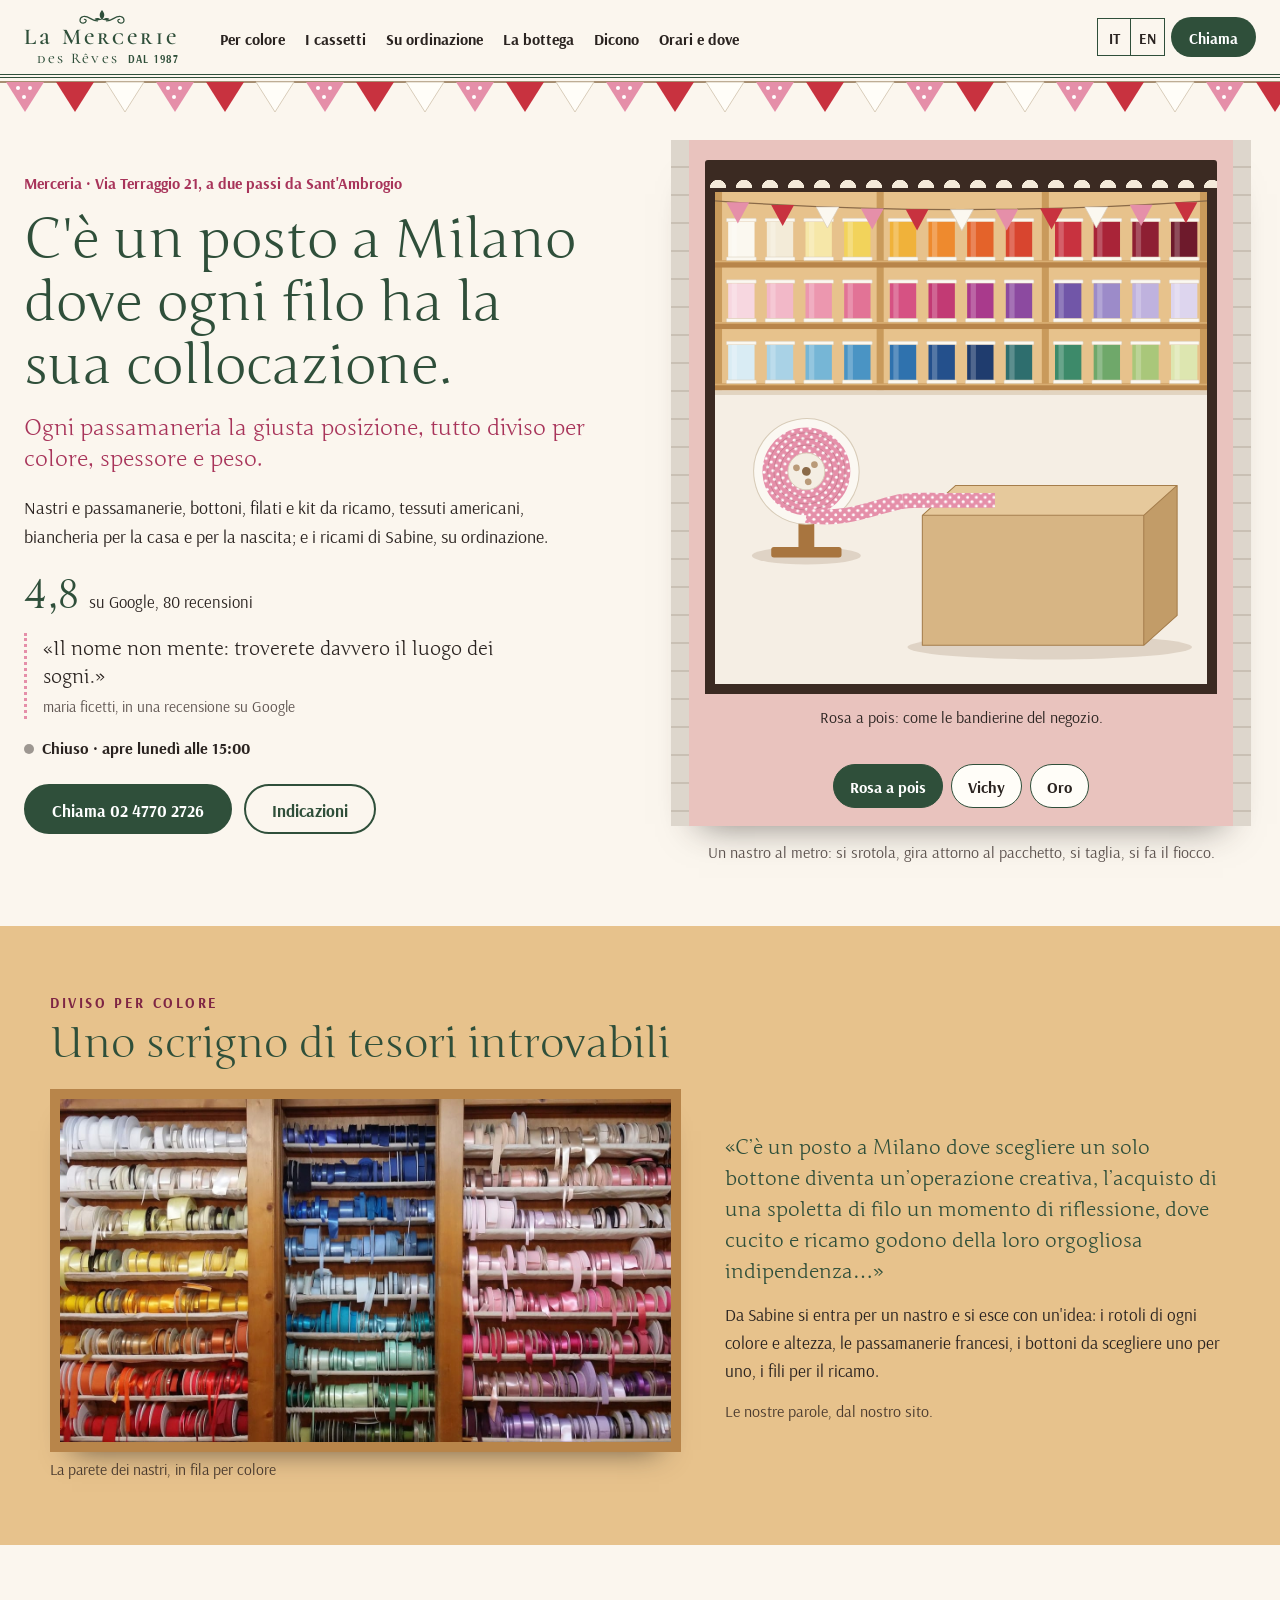
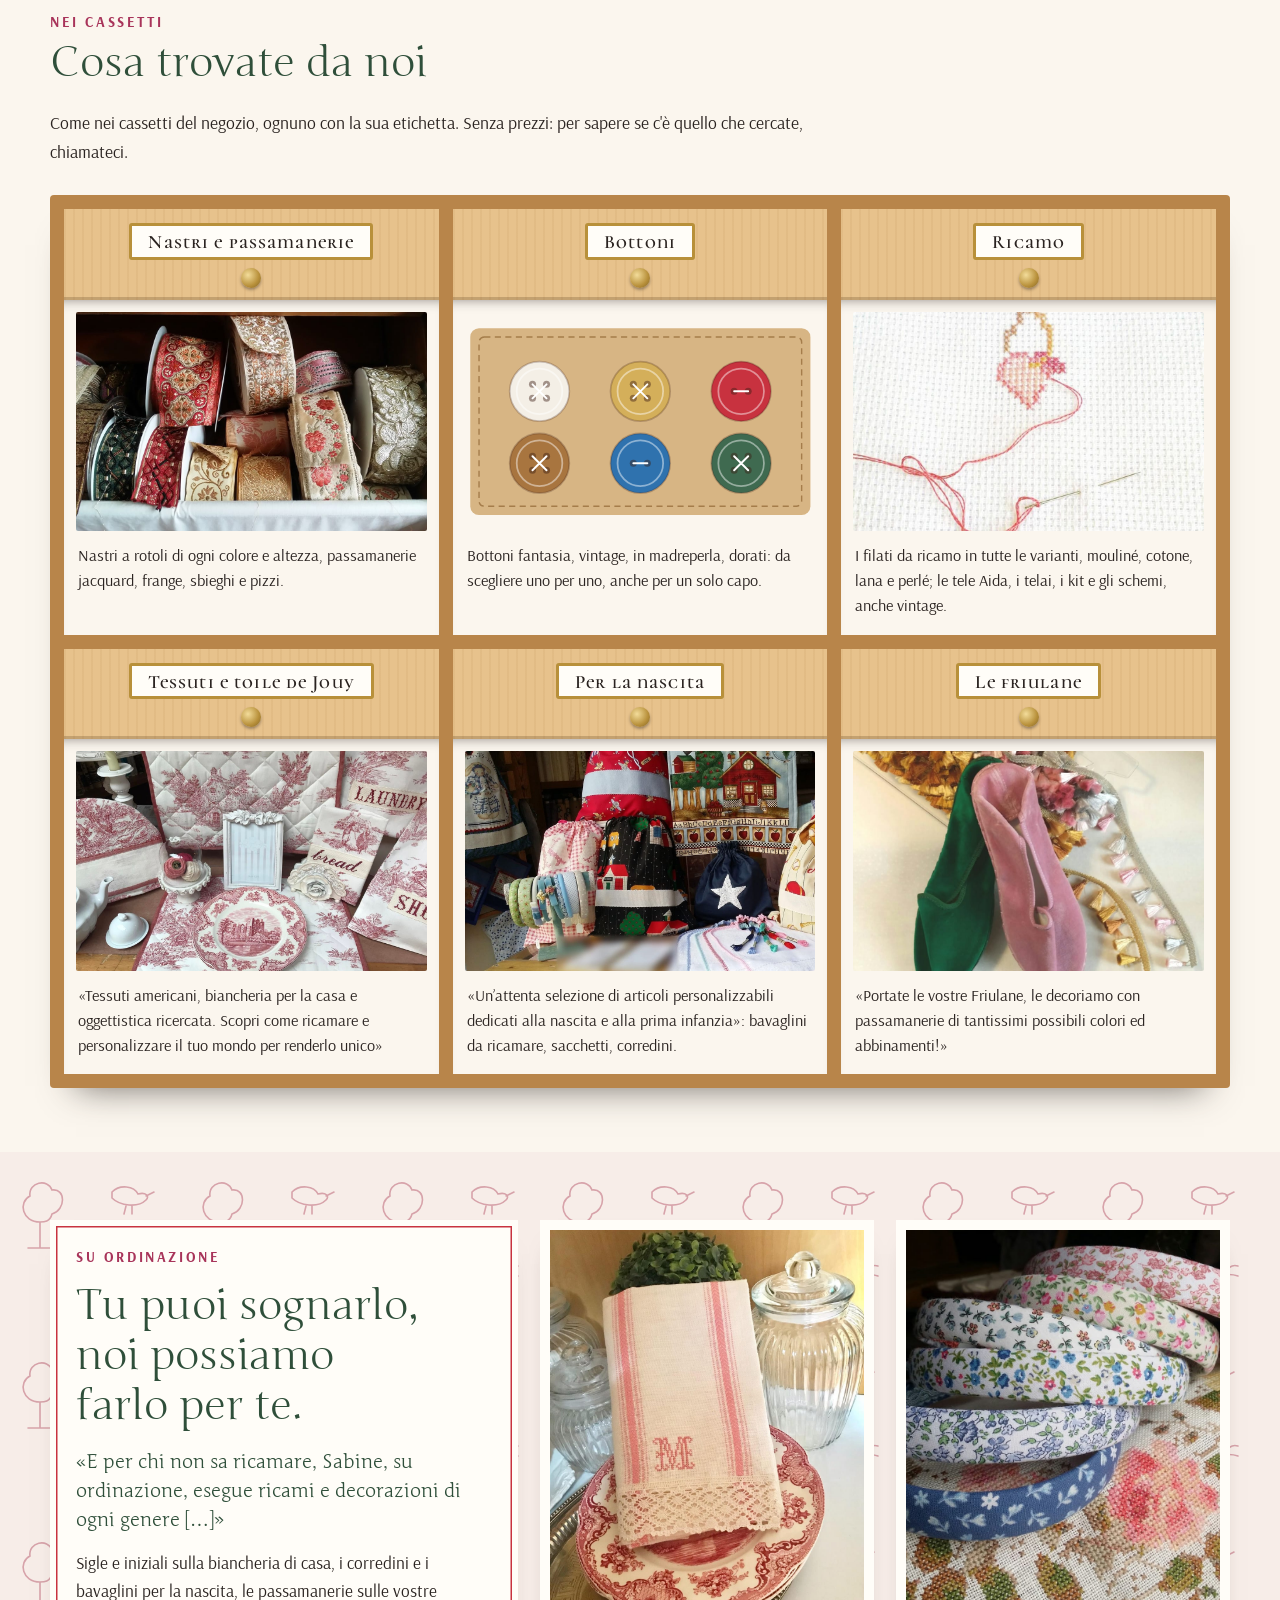
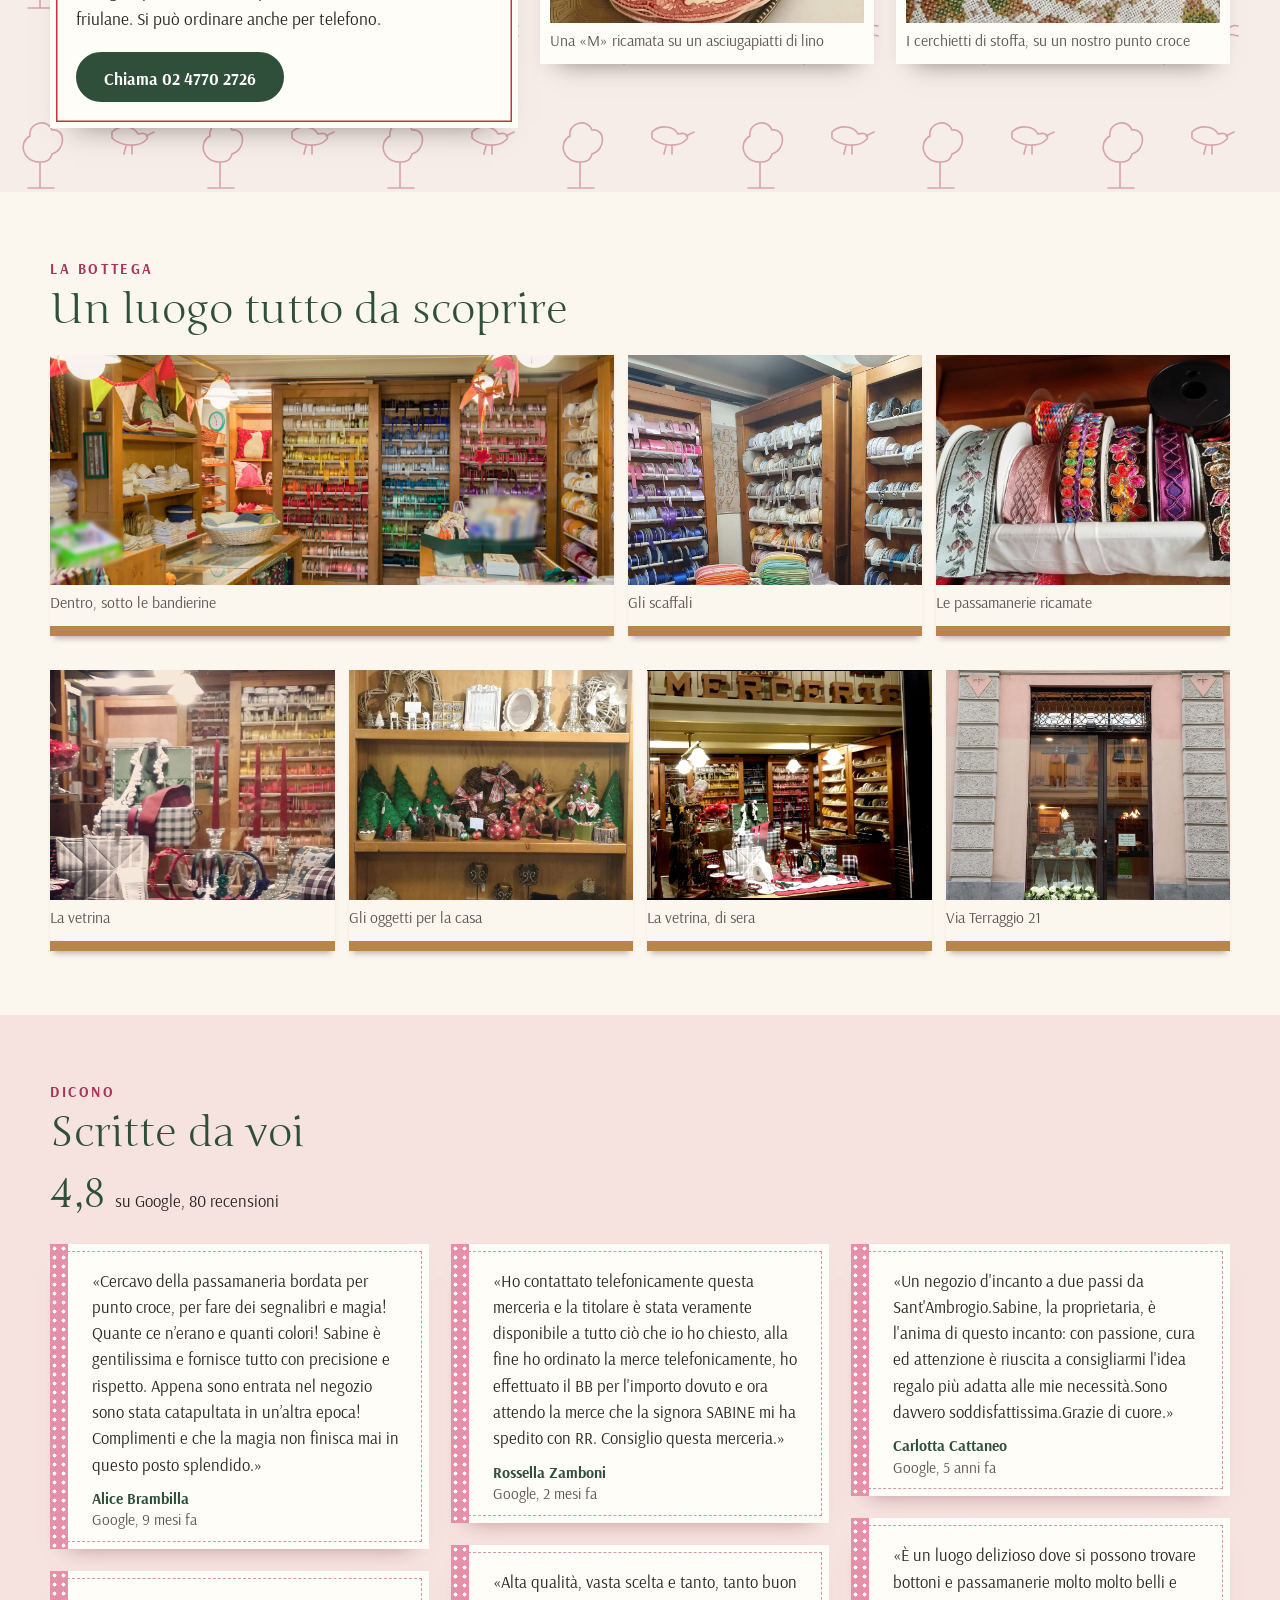
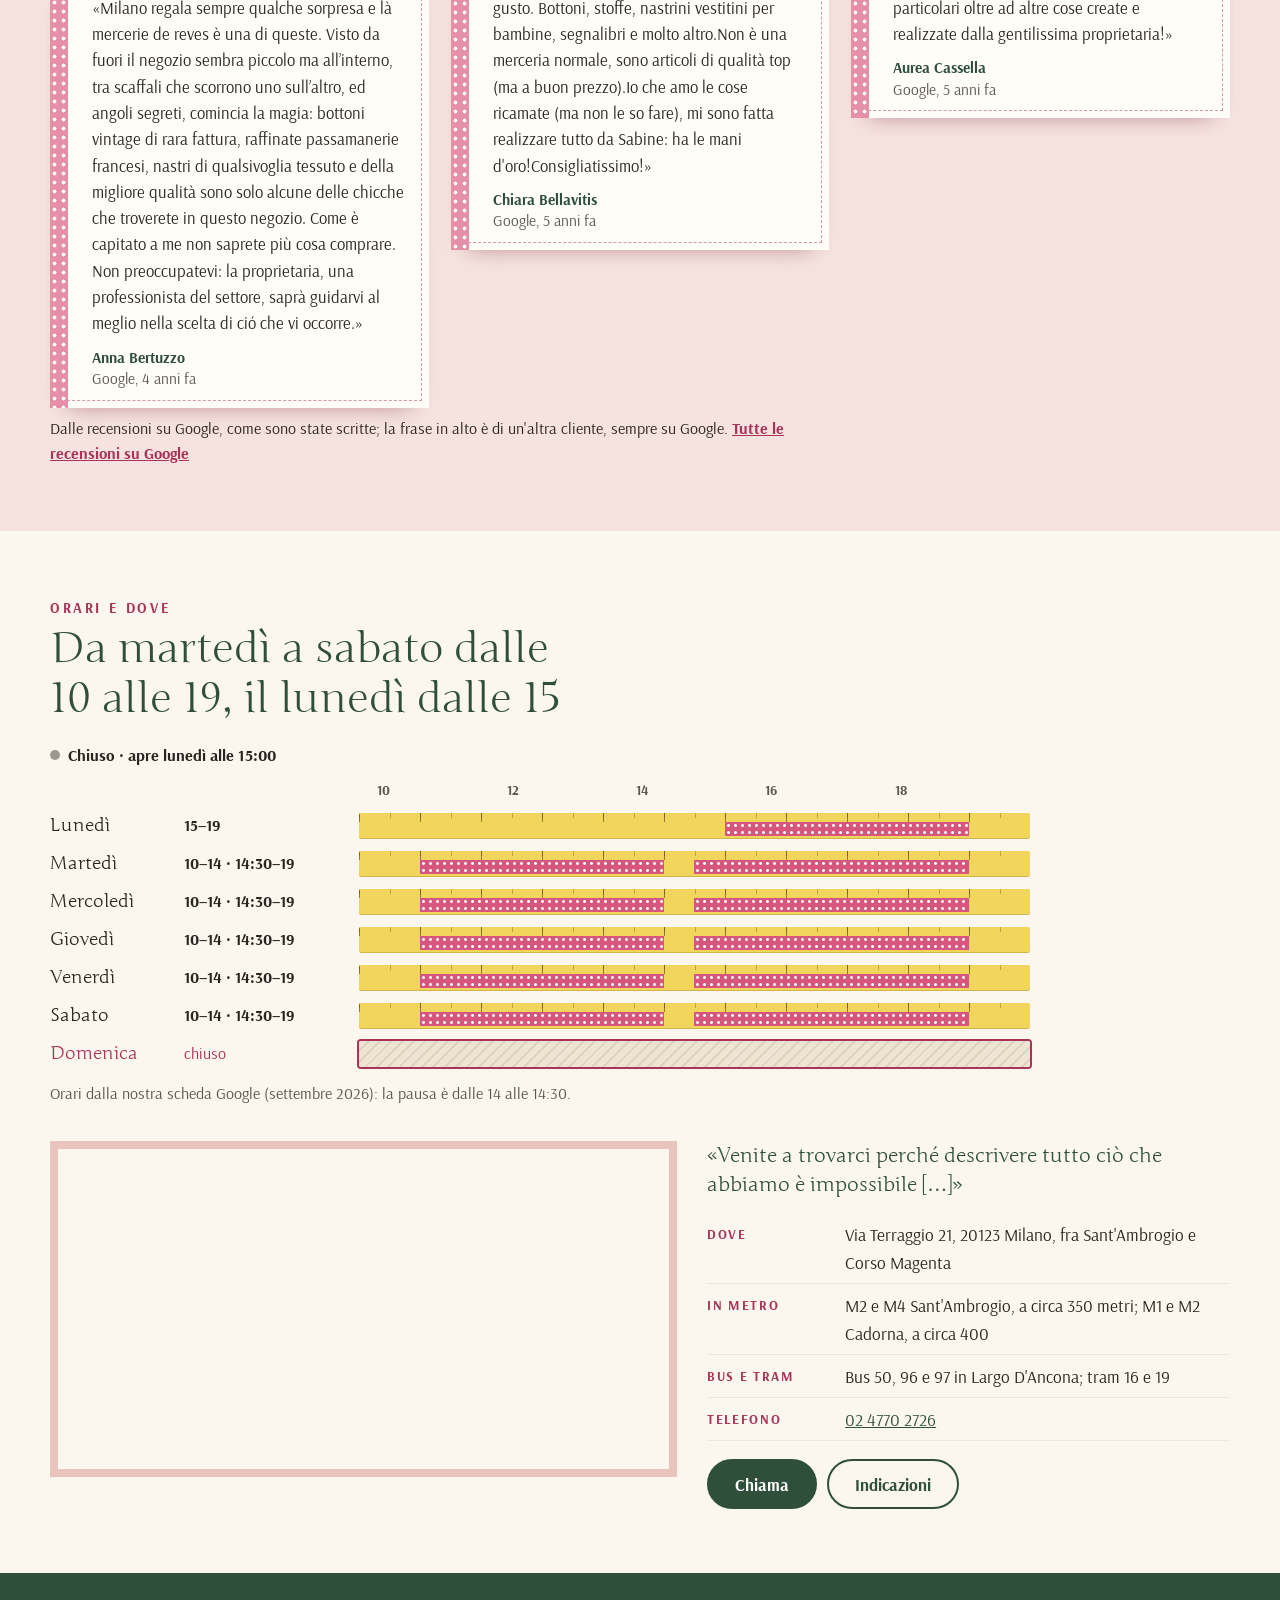
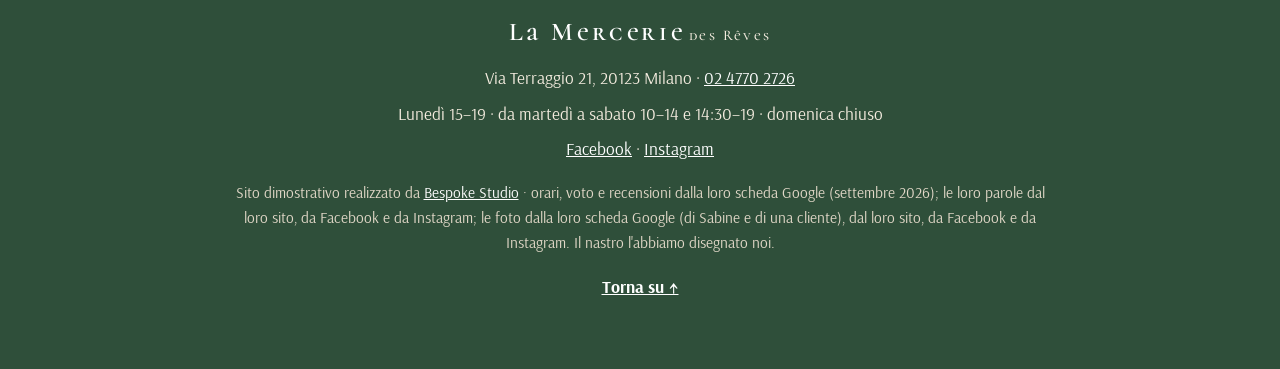
==== index.html @ 079d180a "La Mercerie des Rêves, Via Terraggio 21 — il nastro La merceria di Sabine a due passi da Sant'Ambrog" ====
<!DOCTYPE html>
<html lang="it" class="no-js">
<head>
<meta charset="utf-8">
<meta name="viewport" content="width=device-width, initial-scale=1">
<script>(function(){var r=document.documentElement;r.classList.remove('no-js');
/* la firma: finché main.js non parte c'è il pacchetto senza nastro; se il codice non arriva, dopo 2,5 s il pacchetto col fiocco */
try{if(!matchMedia('(prefers-reduced-motion: reduce)').matches){r.classList.add('firma-attesa');window.__attesaNastro=setTimeout(function(){r.classList.remove('firma-attesa')},2500)}}catch(e){}})()</script>
<title>La Mercerie des Rêves — Merceria in Via Terraggio 21, Milano (Sant'Ambrogio, Corso Magenta)</title>
<meta name="description" content="La Mercerie des Rêves, merceria in Via Terraggio 21 a Milano, vicino a Sant'Ambrogio: nastri e passamanerie divisi per colore, bottoni, filati e kit da ricamo, tessuti americani, biancheria, articoli per la nascita; ricami su ordinazione. Google 4,8 su 80. Tel. 02 4770 2726.">
<link rel="canonical" href="https://rotenzark.github.io/la-mercerie-des-reves/">
<meta property="og:type" content="website">
<meta property="og:title" content="La Mercerie des Rêves — Ogni filo ha la sua collocazione.">
<meta property="og:description" content="La merceria di Sabine in Via Terraggio 21, a due passi da Sant'Ambrogio: nastri, passamanerie, bottoni, ricamo.">
<meta property="og:image" content="https://rotenzark.github.io/la-mercerie-des-reves/img/og.jpg">
<meta property="og:url" content="https://rotenzark.github.io/la-mercerie-des-reves/">
<meta property="og:locale" content="it_IT">
<meta name="twitter:card" content="summary_large_image">
<meta name="theme-color" content="#FBF6EE">
<link rel="icon" href="img/favicon.svg" type="image/svg+xml">
<link rel="icon" href="img/favicon-32.png" sizes="32x32" type="image/png">
<link rel="apple-touch-icon" href="img/apple-touch-icon.png">
<link rel="preconnect" href="https://fonts.googleapis.com">
<link rel="preconnect" href="https://fonts.gstatic.com" crossorigin>
<link href="https://fonts.googleapis.com/css2?family=Cormorant+Unicase:wght@500;600&amp;family=Junge&amp;family=Arsenal:wght@400;700&amp;display=swap" rel="stylesheet">
<link rel="stylesheet" href="css/styles.css?v=1">
<script src="https://cdn.jsdelivr.net/npm/gsap@3.12.5/dist/gsap.min.js" defer></script>
<script src="https://cdn.jsdelivr.net/npm/gsap@3.12.5/dist/ScrollTrigger.min.js" defer></script>
<script src="js/main.js?v=1" defer></script>
<script type="application/ld+json">
{"@context":"https://schema.org","@type":"Store","name":"La Mercerie des Rêves","description":"Merceria in Via Terraggio 21 a Milano, vicino a Sant'Ambrogio: nastri e passamanerie, bottoni, filati e kit da ricamo, tessuti americani, biancheria per la casa e per la nascita, ricami su ordinazione.","url":"https://rotenzark.github.io/la-mercerie-des-reves/","image":"https://rotenzark.github.io/la-mercerie-des-reves/img/og.jpg","telephone":"+39 02 4770 2726","address":{"@type":"PostalAddress","streetAddress":"Via Terraggio 21","postalCode":"20123","addressLocality":"Milano","addressRegion":"MI","addressCountry":"IT"},"geo":{"@type":"GeoCoordinates","latitude":45.464661,"longitude":9.17558},"openingHoursSpecification":[{"@type":"OpeningHoursSpecification","dayOfWeek":["Monday"],"opens":"15:00","closes":"19:00"},{"@type":"OpeningHoursSpecification","dayOfWeek":["Tuesday","Wednesday","Thursday","Friday","Saturday"],"opens":"10:00","closes":"14:00"},{"@type":"OpeningHoursSpecification","dayOfWeek":["Tuesday","Wednesday","Thursday","Friday","Saturday"],"opens":"14:30","closes":"19:00"}],"aggregateRating":{"@type":"AggregateRating","ratingValue":"4.8","reviewCount":"80","bestRating":"5"},"sameAs":["https://www.instagram.com/lamerceriedesreves/","https://www.facebook.com/people/La-Mercerie-des-r%C3%AAves-dal-1987/100063032751045/"]}
</script>
</head>
<body>

<a class="salta" href="#contenuto" data-i18n="m.salta">Vai al contenuto</a>

<header class="testata" id="testata">
  <div class="testata__dentro">
    <a class="marchio" href="#inizio" aria-label="La Mercerie des Rêves: torna all'inizio" data-i18n-aria="m.top">
      <svg class="marchio__fregio" viewBox="0 0 120 30" aria-hidden="true" focusable="false"><path d="M60 3 C 55 9, 54 14, 60 21 C 66 14, 65 9, 60 3 Z M60 21 C 54 17, 49 17, 46 20 C 50 22, 55 22, 60 21 Z M60 21 C 66 17, 71 17, 74 20 C 70 22, 65 22, 60 21 Z" fill="currentColor"/><path d="M52 23 C 42 24, 36 13, 26 15 C 18 17, 18 27, 26 27 C 32 27, 33 20, 28 20 M68 23 C 78 24, 84 13, 94 15 C 102 17, 102 27, 94 27 C 88 27, 87 20, 92 20" fill="none" stroke="currentColor" stroke-width="2.2" stroke-linecap="round"/></svg>
      <span class="marchio__nome" aria-hidden="true">La Mercerie</span>
      <span class="marchio__sotto" aria-hidden="true"><span class="marchio__reves">des Rêves</span> <span class="marchio__anno">dal 1987</span></span>
    </a>
    <nav id="mainNav" class="voci" aria-label="Le sezioni" data-i18n-aria="m.nav">
      <a href="#colori" data-i18n="n.colori">Per colore</a>
      <a href="#cassetti" data-i18n="n.cassetti">I cassetti</a>
      <a href="#ordinazione" data-i18n="n.ordinazione">Su ordinazione</a>
      <a href="#bottega" data-i18n="n.bottega">La bottega</a>
      <a href="#dicono" data-i18n="n.dicono">Dicono</a>
      <a href="#orari" data-i18n="n.orari">Orari e dove</a>
    </nav>
    <div class="testata__azioni">
      <div class="lingue" role="group" aria-label="Lingua" data-i18n-aria="m.lingua">
        <button type="button" data-lang="it" aria-pressed="true">IT</button>
        <button type="button" data-lang="en" aria-pressed="false">EN</button>
      </div>
      <a class="chiama" href="tel:+390247702726"><span data-i18n="t.chiama">Chiama</span></a>
      <button id="burger" class="burger" type="button" aria-expanded="false" aria-controls="menuMobile" aria-label="Apri il menu" data-i18n-aria="m.menu"><span></span><span></span><span></span></button>
    </div>
  </div>
</header>

<nav id="menuMobile" class="menu-mobile" hidden aria-label="Le sezioni" data-i18n-aria="m.nav">
  <a href="#colori" data-i18n="n.colori">Per colore</a>
  <a href="#cassetti" data-i18n="n.cassetti">I cassetti</a>
  <a href="#ordinazione" data-i18n="n.ordinazione">Su ordinazione</a>
  <a href="#bottega" data-i18n="n.bottega">La bottega</a>
  <a href="#dicono" data-i18n="n.dicono">Dicono</a>
  <a href="#orari" data-i18n="n.orari">Orari e dove</a>
  <a class="menu-mobile__tel" href="tel:+390247702726"><span data-i18n="t.chiama">Chiama</span> <span class="intero">02 4770 2726</span></a>
</nav>

<main id="contenuto">

  <!-- ══════ L'APERTURA: sotto le bandierine; la firma nella vetrina rosa ══════ -->
  <section id="inizio" class="apertura" aria-labelledby="titolo">
    <div class="bandierine" aria-hidden="true"></div>
    <div class="apertura__testo">
      <p class="apertura__sopra" data-i18n="h.sopra">Merceria · Via Terraggio 21, a due passi da Sant'Ambrogio</p>
      <h1 id="titolo" class="titolo" data-i18n="h.titolo">C'è un posto a Milano dove ogni filo ha la sua collocazione.</h1>
      <p class="apertura__seconda" data-i18n="h.seconda">Ogni passamaneria la giusta posizione, tutto diviso per colore, spessore e peso.</p>
      <p class="apertura__frase" data-i18n="h.testo">Nastri e passamanerie, bottoni, filati e kit da ricamo, tessuti americani, biancheria per la casa e per la nascita; e i ricami di Sabine, su ordinazione.</p>
      <p class="voto"><b class="voto__n">4,8</b> <span class="voto__su" data-i18n="h.google">su Google, 80 recensioni</span></p>
      <blockquote class="citazione">
        <p>«Il nome non mente: troverete davvero il luogo dei sogni.»</p>
        <footer data-i18n="h.chi">maria ficetti, in una recensione su Google</footer>
      </blockquote>
      <p class="stato" id="orarioStato">Da martedì a sabato 10–14 e 14:30–19</p>
      <div class="apertura__azioni">
        <a class="bottone bottone--pieno" href="tel:+390247702726"><span data-i18n="t.chiama">Chiama</span>&nbsp;<span class="intero">02 4770 2726</span></a>
        <a class="bottone bottone--vuoto" href="https://www.google.com/maps/dir/?api=1&amp;destination=La+Mercerie+des+R%C3%AAves%2C+Via+Terraggio+21%2C+20123+Milano" target="_blank" rel="noopener" data-i18n="t.indicazioni">Indicazioni</a>
      </div>
    </div>
    <div class="apertura__firma">
      <div class="muro-rosa">
        <div class="rosta" aria-hidden="true"></div>
        <figure class="banco" id="nastro-firma" data-modo="0" data-firma="fatta">
          <!--NASTRO--><svg class="nastro__svg" id="nastroSvg" viewBox="0 0 560 560" role="img" aria-labelledby="nastroTitolo nastroDesc">
        <title id="nastroTitolo" data-i18n="p.titolo">Il nastro</title>
        <desc id="nastroDesc" data-i18n="p.desc">Davanti alla parete dei nastri in fila per colore, sotto le bandierine a pois: sul banco una bobina e un pacchetto. Il nastro si srotola, gira attorno al pacchetto per largo e per lungo; le forbici tagliano, l'avanzo torna sulla bobina; sull'incrocio si apre il fiocco e pende un cartellino con scritto «dal 1987». Tre nastri: rosa a pois, vichy, oro.</desc>
        <defs>
          <pattern id="mdr-pois" width="10" height="10" patternUnits="userSpaceOnUse"><rect width="10" height="10" fill="#E58FA9"/><circle cx="2.5" cy="2.5" r="1.7" fill="#FFFFFF"/><circle cx="7.5" cy="7.5" r="1.7" fill="#FFFFFF"/></pattern>
          <pattern id="mdr-vichy" width="10" height="10" patternUnits="userSpaceOnUse"><rect width="10" height="10" fill="#FFFFFF"/><rect width="5" height="10" fill="#C8323F" fill-opacity=".55"/><rect width="10" height="5" fill="#C8323F" fill-opacity=".55"/></pattern>
          <pattern id="mdr-oro" width="8" height="8" patternUnits="userSpaceOnUse" patternTransform="rotate(35)"><rect width="8" height="8" fill="#D4AF5A"/><rect width="3" height="8" fill="#E9CC7E"/><rect x="5" width="1" height="8" fill="#B8903A"/></pattern>
        </defs>
        <rect class="muro" x="0" y="0" width="560" height="228"/><rect class="muro__divisorio" x="0" y="0" width="8" height="228"/><rect class="muro__divisorio" x="184" y="0" width="8" height="228"/><rect class="muro__divisorio" x="372" y="0" width="8" height="228"/><rect class="muro__divisorio" x="552" y="0" width="8" height="228"/><rect class="mensola" x="0" y="78" width="560" height="8"/><rect class="mensola__luce" x="0" y="78" width="560" height="2"/><rect class="mensola" x="0" y="148" width="560" height="8"/><rect class="mensola__luce" x="0" y="148" width="560" height="2"/><rect class="mensola" x="0" y="218" width="560" height="8"/><rect class="mensola__luce" x="0" y="218" width="560" height="2"/><g class="rocchetti"><rect class="rocchetto__flangia" x="13" y="30" width="34" height="4" rx="1"/><rect x="15" y="34" width="30" height="40" fill="#FBF8F0"/><rect class="rocchetto__luce" x="19" y="34" width="6" height="40"/><rect class="rocchetto__flangia" x="13" y="74" width="34" height="4" rx="1"/><rect class="rocchetto__flangia" x="57" y="30" width="34" height="4" rx="1"/><rect x="59" y="34" width="30" height="40" fill="#F3EBD8"/><rect class="rocchetto__luce" x="63" y="34" width="6" height="40"/><rect class="rocchetto__flangia" x="57" y="74" width="34" height="4" rx="1"/><rect class="rocchetto__flangia" x="101" y="30" width="34" height="4" rx="1"/><rect x="103" y="34" width="30" height="40" fill="#F6E7A8"/><rect class="rocchetto__luce" x="107" y="34" width="6" height="40"/><rect class="rocchetto__flangia" x="101" y="74" width="34" height="4" rx="1"/><rect class="rocchetto__flangia" x="145" y="30" width="34" height="4" rx="1"/><rect x="147" y="34" width="30" height="40" fill="#F2D35B"/><rect class="rocchetto__luce" x="151" y="34" width="6" height="40"/><rect class="rocchetto__flangia" x="145" y="74" width="34" height="4" rx="1"/><rect class="rocchetto__flangia" x="197" y="30" width="34" height="4" rx="1"/><rect x="199" y="34" width="30" height="40" fill="#F0B23A"/><rect class="rocchetto__luce" x="203" y="34" width="6" height="40"/><rect class="rocchetto__flangia" x="197" y="74" width="34" height="4" rx="1"/><rect class="rocchetto__flangia" x="241" y="30" width="34" height="4" rx="1"/><rect x="243" y="34" width="30" height="40" fill="#EE8A2E"/><rect class="rocchetto__luce" x="247" y="34" width="6" height="40"/><rect class="rocchetto__flangia" x="241" y="74" width="34" height="4" rx="1"/><rect class="rocchetto__flangia" x="285" y="30" width="34" height="4" rx="1"/><rect x="287" y="34" width="30" height="40" fill="#E4632A"/><rect class="rocchetto__luce" x="291" y="34" width="6" height="40"/><rect class="rocchetto__flangia" x="285" y="74" width="34" height="4" rx="1"/><rect class="rocchetto__flangia" x="329" y="30" width="34" height="4" rx="1"/><rect x="331" y="34" width="30" height="40" fill="#D8452F"/><rect class="rocchetto__luce" x="335" y="34" width="6" height="40"/><rect class="rocchetto__flangia" x="329" y="74" width="34" height="4" rx="1"/><rect class="rocchetto__flangia" x="385" y="30" width="34" height="4" rx="1"/><rect x="387" y="34" width="30" height="40" fill="#C8323F"/><rect class="rocchetto__luce" x="391" y="34" width="6" height="40"/><rect class="rocchetto__flangia" x="385" y="74" width="34" height="4" rx="1"/><rect class="rocchetto__flangia" x="429" y="30" width="34" height="4" rx="1"/><rect x="431" y="34" width="30" height="40" fill="#A92438"/><rect class="rocchetto__luce" x="435" y="34" width="6" height="40"/><rect class="rocchetto__flangia" x="429" y="74" width="34" height="4" rx="1"/><rect class="rocchetto__flangia" x="473" y="30" width="34" height="4" rx="1"/><rect x="475" y="34" width="30" height="40" fill="#8E1F33"/><rect class="rocchetto__luce" x="479" y="34" width="6" height="40"/><rect class="rocchetto__flangia" x="473" y="74" width="34" height="4" rx="1"/><rect class="rocchetto__flangia" x="517" y="30" width="34" height="4" rx="1"/><rect x="519" y="34" width="30" height="40" fill="#6E1A2C"/><rect class="rocchetto__luce" x="523" y="34" width="6" height="40"/><rect class="rocchetto__flangia" x="517" y="74" width="34" height="4" rx="1"/><rect class="rocchetto__flangia" x="13" y="100" width="34" height="4" rx="1"/><rect x="15" y="104" width="30" height="40" fill="#F7D7E0"/><rect class="rocchetto__luce" x="19" y="104" width="6" height="40"/><rect class="rocchetto__flangia" x="13" y="144" width="34" height="4" rx="1"/><rect class="rocchetto__flangia" x="57" y="100" width="34" height="4" rx="1"/><rect x="59" y="104" width="30" height="40" fill="#F2B8C8"/><rect class="rocchetto__luce" x="63" y="104" width="6" height="40"/><rect class="rocchetto__flangia" x="57" y="144" width="34" height="4" rx="1"/><rect class="rocchetto__flangia" x="101" y="100" width="34" height="4" rx="1"/><rect x="103" y="104" width="30" height="40" fill="#EC97AF"/><rect class="rocchetto__luce" x="107" y="104" width="6" height="40"/><rect class="rocchetto__flangia" x="101" y="144" width="34" height="4" rx="1"/><rect class="rocchetto__flangia" x="145" y="100" width="34" height="4" rx="1"/><rect x="147" y="104" width="30" height="40" fill="#E27396"/><rect class="rocchetto__luce" x="151" y="104" width="6" height="40"/><rect class="rocchetto__flangia" x="145" y="144" width="34" height="4" rx="1"/><rect class="rocchetto__flangia" x="197" y="100" width="34" height="4" rx="1"/><rect x="199" y="104" width="30" height="40" fill="#D65283"/><rect class="rocchetto__luce" x="203" y="104" width="6" height="40"/><rect class="rocchetto__flangia" x="197" y="144" width="34" height="4" rx="1"/><rect class="rocchetto__flangia" x="241" y="100" width="34" height="4" rx="1"/><rect x="243" y="104" width="30" height="40" fill="#C23A74"/><rect class="rocchetto__luce" x="247" y="104" width="6" height="40"/><rect class="rocchetto__flangia" x="241" y="144" width="34" height="4" rx="1"/><rect class="rocchetto__flangia" x="285" y="100" width="34" height="4" rx="1"/><rect x="287" y="104" width="30" height="40" fill="#A93A8C"/><rect class="rocchetto__luce" x="291" y="104" width="6" height="40"/><rect class="rocchetto__flangia" x="285" y="144" width="34" height="4" rx="1"/><rect class="rocchetto__flangia" x="329" y="100" width="34" height="4" rx="1"/><rect x="331" y="104" width="30" height="40" fill="#8C4AA0"/><rect class="rocchetto__luce" x="335" y="104" width="6" height="40"/><rect class="rocchetto__flangia" x="329" y="144" width="34" height="4" rx="1"/><rect class="rocchetto__flangia" x="385" y="100" width="34" height="4" rx="1"/><rect x="387" y="104" width="30" height="40" fill="#7156A8"/><rect class="rocchetto__luce" x="391" y="104" width="6" height="40"/><rect class="rocchetto__flangia" x="385" y="144" width="34" height="4" rx="1"/><rect class="rocchetto__flangia" x="429" y="100" width="34" height="4" rx="1"/><rect x="431" y="104" width="30" height="40" fill="#9C8BC9"/><rect class="rocchetto__luce" x="435" y="104" width="6" height="40"/><rect class="rocchetto__flangia" x="429" y="144" width="34" height="4" rx="1"/><rect class="rocchetto__flangia" x="473" y="100" width="34" height="4" rx="1"/><rect x="475" y="104" width="30" height="40" fill="#BFB2DE"/><rect class="rocchetto__luce" x="479" y="104" width="6" height="40"/><rect class="rocchetto__flangia" x="473" y="144" width="34" height="4" rx="1"/><rect class="rocchetto__flangia" x="517" y="100" width="34" height="4" rx="1"/><rect x="519" y="104" width="30" height="40" fill="#DDD5EE"/><rect class="rocchetto__luce" x="523" y="104" width="6" height="40"/><rect class="rocchetto__flangia" x="517" y="144" width="34" height="4" rx="1"/><rect class="rocchetto__flangia" x="13" y="170" width="34" height="4" rx="1"/><rect x="15" y="174" width="30" height="40" fill="#D9ECF4"/><rect class="rocchetto__luce" x="19" y="174" width="6" height="40"/><rect class="rocchetto__flangia" x="13" y="214" width="34" height="4" rx="1"/><rect class="rocchetto__flangia" x="57" y="170" width="34" height="4" rx="1"/><rect x="59" y="174" width="30" height="40" fill="#A9D2E6"/><rect class="rocchetto__luce" x="63" y="174" width="6" height="40"/><rect class="rocchetto__flangia" x="57" y="214" width="34" height="4" rx="1"/><rect class="rocchetto__flangia" x="101" y="170" width="34" height="4" rx="1"/><rect x="103" y="174" width="30" height="40" fill="#76B6D6"/><rect class="rocchetto__luce" x="107" y="174" width="6" height="40"/><rect class="rocchetto__flangia" x="101" y="214" width="34" height="4" rx="1"/><rect class="rocchetto__flangia" x="145" y="170" width="34" height="4" rx="1"/><rect x="147" y="174" width="30" height="40" fill="#4A94C4"/><rect class="rocchetto__luce" x="151" y="174" width="6" height="40"/><rect class="rocchetto__flangia" x="145" y="214" width="34" height="4" rx="1"/><rect class="rocchetto__flangia" x="197" y="170" width="34" height="4" rx="1"/><rect x="199" y="174" width="30" height="40" fill="#2F72AE"/><rect class="rocchetto__luce" x="203" y="174" width="6" height="40"/><rect class="rocchetto__flangia" x="197" y="214" width="34" height="4" rx="1"/><rect class="rocchetto__flangia" x="241" y="170" width="34" height="4" rx="1"/><rect x="243" y="174" width="30" height="40" fill="#24508C"/><rect class="rocchetto__luce" x="247" y="174" width="6" height="40"/><rect class="rocchetto__flangia" x="241" y="214" width="34" height="4" rx="1"/><rect class="rocchetto__flangia" x="285" y="170" width="34" height="4" rx="1"/><rect x="287" y="174" width="30" height="40" fill="#1F3C6E"/><rect class="rocchetto__luce" x="291" y="174" width="6" height="40"/><rect class="rocchetto__flangia" x="285" y="214" width="34" height="4" rx="1"/><rect class="rocchetto__flangia" x="329" y="170" width="34" height="4" rx="1"/><rect x="331" y="174" width="30" height="40" fill="#2E6E6E"/><rect class="rocchetto__luce" x="335" y="174" width="6" height="40"/><rect class="rocchetto__flangia" x="329" y="214" width="34" height="4" rx="1"/><rect class="rocchetto__flangia" x="385" y="170" width="34" height="4" rx="1"/><rect x="387" y="174" width="30" height="40" fill="#3D8A6A"/><rect class="rocchetto__luce" x="391" y="174" width="6" height="40"/><rect class="rocchetto__flangia" x="385" y="214" width="34" height="4" rx="1"/><rect class="rocchetto__flangia" x="429" y="170" width="34" height="4" rx="1"/><rect x="431" y="174" width="30" height="40" fill="#6FA86A"/><rect class="rocchetto__luce" x="435" y="174" width="6" height="40"/><rect class="rocchetto__flangia" x="429" y="214" width="34" height="4" rx="1"/><rect class="rocchetto__flangia" x="473" y="170" width="34" height="4" rx="1"/><rect x="475" y="174" width="30" height="40" fill="#A9C77A"/><rect class="rocchetto__luce" x="479" y="174" width="6" height="40"/><rect class="rocchetto__flangia" x="473" y="214" width="34" height="4" rx="1"/><rect class="rocchetto__flangia" x="517" y="170" width="34" height="4" rx="1"/><rect x="519" y="174" width="30" height="40" fill="#DDE6B0"/><rect class="rocchetto__luce" x="523" y="174" width="6" height="40"/><rect class="rocchetto__flangia" x="517" y="214" width="34" height="4" rx="1"/></g>
        <path class="bandierine__filo" d="M0 10 Q 280 30, 560 10"/><path class="bandierina bandierina--a" d="M13 11.8 L 39 11.8 L 26 35.8 Z"/><path class="bandierina bandierina--b" d="M64 14.7 L 90 14.7 L 77 38.7 Z"/><path class="bandierina bandierina--c" d="M115 17.1 L 141 17.1 L 128 41.1 Z"/><path class="bandierina bandierina--a" d="M166 18.7 L 192 18.7 L 179 42.7 Z"/><path class="bandierina bandierina--b" d="M217 19.7 L 243 19.7 L 230 43.7 Z"/><path class="bandierina bandierina--c" d="M268 20 L 294 20 L 281 44 Z"/><path class="bandierina bandierina--a" d="M319 19.7 L 345 19.7 L 332 43.7 Z"/><path class="bandierina bandierina--b" d="M370 18.6 L 396 18.6 L 383 42.6 Z"/><path class="bandierina bandierina--c" d="M421 17 L 447 17 L 434 41 Z"/><path class="bandierina bandierina--a" d="M472 14.6 L 498 14.6 L 485 38.6 Z"/><path class="bandierina bandierina--b" d="M523 11.6 L 549 11.6 L 536 35.6 Z"/>
        <rect class="banco__piano" x="0" y="226" width="560" height="334"/><rect class="banco__bordo" x="0" y="226" width="560" height="5"/>
        <ellipse class="ombra" cx="104" cy="414" rx="62" ry="10"/><rect class="sostegno" x="95" y="318" width="18" height="92"/><rect class="sostegno" x="64" y="404" width="80" height="12" rx="3"/>
        <g class="bobina" transform="translate(104 318) rotate(-110)"><circle class="bobina__disco" r="60"/><circle class="nastro-pieno" r="50"/><circle class="bobina__giri" r="44"/><circle class="bobina__giri" r="37"/><circle class="bobina__giri" r="30"/><circle class="bobina__mozzo" r="21"/><circle class="bobina__foro" cx="0" cy="12" r="3.8"/><circle class="bobina__foro" cx="-10.4" cy="-6" r="3.8"/><circle class="bobina__foro" cx="10.4" cy="-6" r="3.8"/><circle class="bobina__perno" r="5"/></g>
        <path class="nastro filo" pathLength="1" d="M104 368 C 150 376, 186 356, 214 352" stroke-dasharray="0 2" stroke-dashoffset="0"/>
        <g class="servito" transform="translate(0 0)">
          <ellipse class="ombra" cx="381" cy="518" rx="162" ry="14"/><path class="pacco__fronte" d="M236 368 H488 V516 H236 Z"/><path class="pacco__sopra" d="M236 368 H488 L526 334 H274 Z"/><path class="pacco__lato" d="M488 368 L526 334 V482 L488 516 Z"/><path class="pacco__spigolo" d="M236 368 H488 L526 334 H274 Z M488 368 V516 M526 334 V482 L488 516 H236 V368"/>
          <path class="nastro coda" pathLength="1" d="M214 352 C 230 350, 244 351, 255 351" stroke-dasharray="1 2" stroke-dashoffset="0" opacity="0"/>
          <path class="nastro giro" pathLength="1" d="M255 351 H507 V499" stroke-dasharray="1 2" stroke-dashoffset="0"/>
          <path class="nastro giu" pathLength="1" d="M400 334 L362 368 V516" stroke-dasharray="1 2" stroke-dashoffset="0"/>
          <g class="fiocco" transform="translate(381 351) rotate(0) scale(1)"><path class="nastro-pieno fiocco__bordo" d="M-4 4 L -29 44 L -18 42 L -13 52 L 3 8 Z M4 4 L 26 47 L 16 43 L 10 53 L -3 8 Z"/><path class="nastro-pieno fiocco__bordo" d="M0 0 C -18 -34, -60 -39, -52 -8 C -47 13, -18 10, 0 0 Z M0 0 C 18 -34, 60 -39, 52 -8 C 47 13, 18 10, 0 0 Z"/><rect class="nastro-pieno fiocco__bordo" x="-9" y="-9" width="18" height="18" rx="5"/></g>
          <g class="cartellino" transform="translate(381 351) rotate(0)" opacity="1"><path class="cartellino__filo" d="M0 6 C 12 22, 32 36, 46 54"/><path class="cartellino__carta" d="M24 48 H68 L80 60 V104 H12 V60 Z"/><circle class="cartellino__foro" cx="46" cy="58" r="3.6"/><text class="cartellino__testo" x="46" y="88" text-anchor="middle">dal 1987</text></g>
        </g>
        <g class="forbici" transform="translate(-150 160) rotate(80)"><g class="lama--a" transform="rotate(-22)"><path class="lama" d="M0 -4 L 86 -1 L 89 1 L 0 5 Z"/><path class="manico" d="M0 0 L -31 11"/><circle class="manico" cx="-48" cy="16" r="13"/></g><g class="lama--b" transform="rotate(22)"><path class="lama" d="M0 4 L 86 1 L 89 -1 L 0 -5 Z"/><path class="manico" d="M0 0 L -31 -11"/><circle class="manico" cx="-48" cy="-16" r="13"/></g><circle class="perno" r="4"/></g>
      </svg><!--/NASTRO-->
          <figcaption class="banco__didascalia">
            <span class="banco__d" data-m="0" data-i18n="p.d0">Rosa a pois: come le bandierine del negozio.</span>
            <span class="banco__d" data-m="1" data-i18n="p.d1">Vichy: il quadretto rosso dei tessuti di cotone.</span>
            <span class="banco__d" data-m="2" data-i18n="p.d2">Oro: il nastro delle feste.</span>
          </figcaption>
          <div class="banco__modi" role="group" aria-label="Quale nastro" data-i18n-aria="p.modi">
            <button type="button" data-modo="0" aria-pressed="true" data-i18n="p.b0">Rosa a pois</button>
            <button type="button" data-modo="1" aria-pressed="false" data-i18n="p.b1">Vichy</button>
            <button type="button" data-modo="2" aria-pressed="false" data-i18n="p.b2">Oro</button>
          </div>
          <p class="visually-hidden" id="nastroLeggi" aria-live="polite"></p>
        </figure>
      </div>
      <p class="apertura__nota" data-i18n="p.nota">Un nastro al metro: si srotola, gira attorno al pacchetto, si taglia, si fa il fiocco.</p>
    </div>
  </section>

  <!-- ══════ DIVISO PER COLORE ══════ -->
  <section id="colori" class="capitolo capitolo--pino" aria-labelledby="coloriT">
    <p class="etichetta" data-i18n="c.etichetta">Diviso per colore</p>
    <h2 id="coloriT" class="capitolo__titolo" data-i18n="c.titolo">Uno scrigno di tesori introvabili</h2>
    <div class="parete">
      <figure class="parete__foto reveal"><button type="button" class="foto" data-full="img/colori.jpg" aria-label="Ingrandisci la foto" data-i18n-aria="m.ingrandisci"><img src="img/colori.jpg" width="1400" height="788" alt="La parete dei nastri: tre scomparti di legno, i rotoli in fila dal bianco al giallo, all'arancio e al rosso, poi i blu e i verdi, poi i rosa e i viola." data-i18n-alt="a.colori"></button><figcaption data-i18n="k.colori">La parete dei nastri, in fila per colore</figcaption></figure>
      <div class="parete__parole">
        <p class="parete__loro" data-i18n="c.p1">«C’è un posto a Milano dove scegliere un solo bottone diventa un’operazione creativa, l’acquisto di una spoletta di filo un momento di riflessione, dove cucito e ricamo godono della loro orgogliosa indipendenza…»</p>
        <p data-i18n="c.p2">Da Sabine si entra per un nastro e si esce con un'idea: i rotoli di ogni colore e altezza, le passamanerie francesi, i bottoni da scegliere uno per uno, i fili per il ricamo.</p>
        <p class="parete__nota" data-i18n="c.nota">Le nostre parole, dal nostro sito.</p>
      </div>
    </div>
  </section>

  <!-- ══════ I CASSETTI ══════ -->
  <section id="cassetti" class="capitolo capitolo--crema" aria-labelledby="cassettiT">
    <p class="etichetta" data-i18n="s.etichetta">Nei cassetti</p>
    <h2 id="cassettiT" class="capitolo__titolo" data-i18n="s.titolo">Cosa trovate da noi</h2>
    <p class="capitolo__sotto" data-i18n="s.sotto">Come nei cassetti del negozio, ognuno con la sua etichetta. Senza prezzi: per sapere se c'è quello che cercate, chiamateci.</p>
    <div class="cassettiera">
      <article class="cassetto reveal">
        <div class="cassetto__fronte"><h3 class="cassetto__nome" data-i18n="s.n1">Nastri e passamanerie</h3><span class="cassetto__pomo" aria-hidden="true"></span></div>
        <div class="cassetto__dentro">
          <button type="button" class="foto" data-full="img/passamanerie.jpg" aria-label="Ingrandisci la foto" data-i18n-aria="m.ingrandisci"><img src="img/passamanerie.jpg" width="1200" height="675" alt="Rotoli di passamanerie jacquard a fiori, rossi, rosa, écru e oro, in un cassetto." data-i18n-alt="a.passamanerie"></button>
          <p data-i18n="s.t1">Nastri a rotoli di ogni colore e altezza, passamanerie jacquard, frange, sbieghi e pizzi.</p>
        </div>
      </article>
      <article class="cassetto reveal">
        <div class="cassetto__fronte"><h3 class="cassetto__nome" data-i18n="s.n2">Bottoni</h3><span class="cassetto__pomo" aria-hidden="true"></span></div>
        <div class="cassetto__dentro">
          <svg class="cartoncino" viewBox="0 0 400 225" aria-hidden="true" focusable="false"><rect x="6" y="6" width="388" height="213" rx="10" fill="#D7B584"/><rect x="16" y="16" width="368" height="193" rx="6" fill="none" stroke="#A57D4B" stroke-width="1.6" stroke-dasharray="7 5"/><g stroke="#3C1E14" stroke-opacity=".25" stroke-width="2"><circle cx="85" cy="78" r="34" fill="#F4EFE6"/><circle cx="200" cy="78" r="34" fill="#D4AF5A"/><circle cx="315" cy="78" r="34" fill="#C8323F"/><circle cx="85" cy="160" r="34" fill="#A8753F"/><circle cx="200" cy="160" r="34" fill="#2F72AE"/><circle cx="315" cy="160" r="34" fill="#3F6A50"/></g><g fill="none" stroke="#FFFFFF" stroke-opacity=".45" stroke-width="2"><circle cx="85" cy="78" r="26"/><circle cx="200" cy="78" r="26"/><circle cx="315" cy="78" r="26"/><circle cx="85" cy="160" r="26"/><circle cx="200" cy="160" r="26"/><circle cx="315" cy="160" r="26"/></g><g fill="#3C1E14" fill-opacity=".45"><circle cx="77" cy="70" r="4"/><circle cx="93" cy="70" r="4"/><circle cx="77" cy="86" r="4"/><circle cx="93" cy="86" r="4"/><circle cx="192" cy="70" r="4"/><circle cx="208" cy="70" r="4"/><circle cx="192" cy="86" r="4"/><circle cx="208" cy="86" r="4"/><circle cx="307" cy="78" r="4"/><circle cx="323" cy="78" r="4"/><circle cx="77" cy="152" r="4"/><circle cx="93" cy="152" r="4"/><circle cx="77" cy="168" r="4"/><circle cx="93" cy="168" r="4"/><circle cx="192" cy="160" r="4"/><circle cx="208" cy="160" r="4"/><circle cx="307" cy="152" r="4"/><circle cx="323" cy="152" r="4"/><circle cx="307" cy="168" r="4"/><circle cx="323" cy="168" r="4"/></g><g fill="none" stroke="#FFFFFF" stroke-width="2.2" stroke-linecap="round"><path d="M77 70 L93 86 M93 70 L77 86 M192 70 L208 86 M208 70 L192 86 M307 78 H323 M77 152 L93 168 M93 152 L77 168 M192 160 H208 M307 152 L323 168 M323 152 L307 168"/></g></svg>
          <p data-i18n="s.t2">Bottoni fantasia, vintage, in madreperla, dorati: da scegliere uno per uno, anche per un solo capo.</p>
        </div>
      </article>
      <article class="cassetto reveal">
        <div class="cassetto__fronte"><h3 class="cassetto__nome" data-i18n="s.n3">Ricamo</h3><span class="cassetto__pomo" aria-hidden="true"></span></div>
        <div class="cassetto__dentro">
          <button type="button" class="foto" data-full="img/ricamo.jpg" aria-label="Ingrandisci la foto" data-i18n-aria="m.ingrandisci"><img src="img/ricamo.jpg" width="1000" height="1000" alt="Un cuore a punto croce sulla tela bianca, con l'ago e il filo rosso." data-i18n-alt="a.ricamo"></button>
          <p data-i18n="s.t3">I filati da ricamo in tutte le varianti, mouliné, cotone, lana e perlé; le tele Aida, i telai, i kit e gli schemi, anche vintage.</p>
        </div>
      </article>
      <article class="cassetto reveal">
        <div class="cassetto__fronte"><h3 class="cassetto__nome" data-i18n="s.n4">Tessuti e toile de Jouy</h3><span class="cassetto__pomo" aria-hidden="true"></span></div>
        <div class="cassetto__dentro">
          <button type="button" class="foto" data-full="img/toile.jpg" aria-label="Ingrandisci la foto" data-i18n-aria="m.ingrandisci"><img src="img/toile.jpg" width="1200" height="900" alt="La toile de Jouy rossa: sacche ricamate, un piatto e una teiera." data-i18n-alt="a.toile"></button>
          <p data-i18n="s.t4">«Tessuti americani, biancheria per la casa e oggettistica ricercata. Scopri come ricamare e personalizzare il tuo mondo per renderlo unico»</p>
        </div>
      </article>
      <article class="cassetto reveal">
        <div class="cassetto__fronte"><h3 class="cassetto__nome" data-i18n="s.n5">Per la nascita</h3><span class="cassetto__pomo" aria-hidden="true"></span></div>
        <div class="cassetto__dentro">
          <button type="button" class="foto" data-full="img/nascita.jpg" aria-label="Ingrandisci la foto" data-i18n-aria="m.ingrandisci"><img src="img/nascita.jpg" width="1200" height="940" alt="Sacchetti di cotone stampato, bavaglini con lo smerlo pronti da ricamare, cerchietti." data-i18n-alt="a.nascita"></button>
          <p data-i18n="s.t5">«Un’attenta selezione di articoli personalizzabili dedicati alla nascita e alla prima infanzia»: bavaglini da ricamare, sacchetti, corredini.</p>
        </div>
      </article>
      <article class="cassetto reveal">
        <div class="cassetto__fronte"><h3 class="cassetto__nome" data-i18n="s.n6">Le friulane</h3><span class="cassetto__pomo" aria-hidden="true"></span></div>
        <div class="cassetto__dentro">
          <button type="button" class="foto" data-full="img/friulane.jpg" aria-label="Ingrandisci la foto" data-i18n-aria="m.ingrandisci"><img src="img/friulane.jpg" width="1000" height="1000" alt="Due friulane di velluto, una rosa e una verde, accanto alle frange." data-i18n-alt="a.friulane"></button>
          <p data-i18n="s.t6">«Portate le vostre Friulane, le decoriamo con passamanerie di tantissimi possibili colori ed abbinamenti!»</p>
        </div>
      </article>
    </div>
  </section>

  <!-- ══════ SU ORDINAZIONE: sulla toile de Jouy ══════ -->
  <section id="ordinazione" class="capitolo capitolo--toile" aria-labelledby="ordinazioneT">
    <div class="sogno">
      <div class="sogno__foglio">
        <p class="etichetta" data-i18n="o2.etichetta">Su ordinazione</p>
        <h2 id="ordinazioneT" class="capitolo__titolo" data-i18n="o2.titolo">Tu puoi sognarlo, noi possiamo farlo per te.</h2>
        <p class="sogno__loro" data-i18n="o2.p1">«E per chi non sa ricamare, Sabine, su ordinazione, esegue ricami e decorazioni di ogni genere […]»</p>
        <p data-i18n="o2.p2">Sigle e iniziali sulla biancheria di casa, i corredini e i bavaglini per la nascita, le passamanerie sulle vostre friulane. Si può ordinare anche per telefono.</p>
        <p class="sogno__azioni"><a class="bottone bottone--pieno" href="tel:+390247702726"><span data-i18n="t.chiama">Chiama</span>&nbsp;<span class="intero">02 4770 2726</span></a></p>
      </div>
      <figure class="sogno__foto reveal"><button type="button" class="foto" data-full="img/ordinazione.jpg" aria-label="Ingrandisci la foto" data-i18n-aria="m.ingrandisci"><img src="img/ordinazione.jpg" width="1000" height="1250" alt="Un asciugapiatti di lino a righe rosa con la M ricamata e il bordo di pizzo, sui piatti di toile rossa." data-i18n-alt="a.ordinazione"></button><figcaption data-i18n="k.ordinazione">Una «M» ricamata su un asciugapiatti di lino</figcaption></figure>
      <figure class="sogno__foto reveal"><button type="button" class="foto" data-full="img/cerchietti.jpg" aria-label="Ingrandisci la foto" data-i18n-aria="m.ingrandisci"><img src="img/cerchietti.jpg" width="1000" height="1000" alt="Cerchietti rivestiti di stoffa a fiorellini, appoggiati su un ricamo a punto croce con una rosa." data-i18n-alt="a.cerchietti"></button><figcaption data-i18n="k.cerchietti">I cerchietti di stoffa, su un nostro punto croce</figcaption></figure>
    </div>
  </section>

  <!-- ══════ LA BOTTEGA: le foto sulle mensole ══════ -->
  <section id="bottega" class="capitolo capitolo--crema" aria-labelledby="bottegaT">
    <p class="etichetta" data-i18n="b.etichetta">La bottega</p>
    <h2 id="bottegaT" class="capitolo__titolo" data-i18n="b.titolo">Un luogo tutto da scoprire</h2>
    <div class="mensole">
      <figure class="mensola-foto mensola-foto--largo reveal"><button type="button" class="foto" data-full="img/negozio.jpg" aria-label="Ingrandisci la foto" data-i18n-aria="m.ingrandisci"><img src="img/negozio.jpg" width="1600" height="1067" alt="Dentro il negozio: le bandierine, le lampade a campana, gli scaffali di legno coi nastri in fila per colore, i tessuti sul banco." data-i18n-alt="a.negozio"></button><figcaption data-i18n="k.negozio">Dentro, sotto le bandierine</figcaption></figure>
      <figure class="mensola-foto reveal"><button type="button" class="foto" data-full="img/scaffali.jpg" aria-label="Ingrandisci la foto" data-i18n-aria="m.ingrandisci"><img src="img/scaffali.jpg" width="1100" height="931" alt="Gli scaffali dei nastri, rosa, blu, bianchi e écru, e i cerchietti sul banco." data-i18n-alt="a.scaffali"></button><figcaption data-i18n="k.scaffali">Gli scaffali</figcaption></figure>
      <figure class="mensola-foto reveal"><button type="button" class="foto" data-full="img/jacquard.jpg" aria-label="Ingrandisci la foto" data-i18n-aria="m.ingrandisci"><img src="img/jacquard.jpg" width="1200" height="675" alt="Rotoli di passamanerie ricamate a fiori, a rombi e a righe." data-i18n-alt="a.jacquard"></button><figcaption data-i18n="k.jacquard">Le passamanerie ricamate</figcaption></figure>
      <figure class="mensola-foto reveal"><button type="button" class="foto" data-full="img/vetrina.jpg" aria-label="Ingrandisci la foto" data-i18n-aria="m.ingrandisci"><img src="img/vetrina.jpg" width="1000" height="1072" alt="La vetrina: il vichy, le candele rosse, i cerchietti; dietro, la parete dei nastri." data-i18n-alt="a.vetrina"></button><figcaption data-i18n="k.vetrina">La vetrina</figcaption></figure>
      <figure class="mensola-foto reveal"><button type="button" class="foto" data-full="img/mensole.jpg" aria-label="Ingrandisci la foto" data-i18n-aria="m.ingrandisci"><img src="img/mensole.jpg" width="1000" height="1367" alt="Le mensole di legno con cornici, candelieri, alberelli di stoffa e piccoli oggetti per la casa." data-i18n-alt="a.mensole"></button><figcaption data-i18n="k.mensole">Gli oggetti per la casa</figcaption></figure>
      <figure class="mensola-foto reveal"><button type="button" class="foto" data-full="img/sera.jpg" aria-label="Ingrandisci la foto" data-i18n-aria="m.ingrandisci"><img src="img/sera.jpg" width="1080" height="845" alt="La vetrina di sera, con le lettere di legno MERCERIE sul soppalco." data-i18n-alt="a.sera"></button><figcaption data-i18n="k.sera">La vetrina, di sera</figcaption></figure>
      <figure class="mensola-foto reveal"><button type="button" class="foto" data-full="img/facciata.jpg" aria-label="Ingrandisci la foto" data-i18n-aria="m.ingrandisci"><img src="img/facciata.jpg" width="1000" height="1042" alt="La facciata rosa di Via Terraggio 21: la porta a vetri col sopraluce in ferro battuto e i vasi di fiori bianchi." data-i18n-alt="a.facciata"></button><figcaption data-i18n="k.facciata">Via Terraggio 21</figcaption></figure>
    </div>
  </section>

  <!-- ══════ DICONO: le etichette tessute ══════ -->
  <section id="dicono" class="capitolo capitolo--rosa" aria-labelledby="diconoT">
    <p class="etichetta" data-i18n="d.etichetta">Dicono</p>
    <h2 id="diconoT" class="capitolo__titolo" data-i18n="d.titolo">Scritte da voi</h2>
    <p class="voto voto--sezione"><b class="voto__n">4,8</b> <span class="voto__su" data-i18n="d.google">su Google, 80 recensioni</span></p>
    <ul class="etichette-tessute">
      <li class="tessuta reveal"><p class="tessuta__testo">«Cercavo della passamaneria bordata per punto croce, per fare dei segnalibri e magia! Quante ce n’erano e quanti colori! Sabine è gentilissima e fornisce tutto con precisione e rispetto. Appena sono entrata nel negozio sono stata catapultata in un’altra epoca! Complimenti e che la magia non finisca mai in questo posto splendido.»</p><p class="tessuta__chi"><b>Alice Brambilla</b> <span data-i18n="d.g9m">Google, 9 mesi fa</span></p></li>
      <li class="tessuta reveal"><p class="tessuta__testo">«Milano regala sempre qualche sorpresa e là mercerie de reves è una di queste. Visto da fuori il negozio sembra piccolo ma all’interno, tra scaffali che scorrono uno sull’altro, ed angoli segreti, comincia la magia: bottoni vintage di rara fattura, raffinate passamanerie francesi, nastri di qualsivoglia tessuto e della migliore qualità sono solo alcune delle chicche che troverete in questo negozio. Come è capitato a me non saprete più cosa comprare. Non preoccupatevi: la proprietaria, una professionista del settore, saprà guidarvi al meglio nella scelta di ció che vi occorre.»</p><p class="tessuta__chi"><b>Anna Bertuzzo</b> <span data-i18n="d.g4a">Google, 4 anni fa</span></p></li>
      <li class="tessuta reveal"><p class="tessuta__testo">«Ho contattato telefonicamente questa merceria e la titolare è stata veramente disponibile a tutto ciò che io ho chiesto, alla fine ho ordinato la merce telefonicamente, ho effettuato il BB per l'importo dovuto e ora attendo la merce che la signora SABINE mi ha spedito con RR. Consiglio questa merceria.»</p><p class="tessuta__chi"><b>Rossella Zamboni</b> <span data-i18n="d.g2m">Google, 2 mesi fa</span></p></li>
      <li class="tessuta reveal"><p class="tessuta__testo">«Alta qualità, vasta scelta e tanto, tanto buon gusto. Bottoni, stoffe, nastrini vestitini per bambine, segnalibri e molto altro.Non è una merceria normale, sono articoli di qualità top (ma a buon prezzo).Io che amo le cose ricamate (ma non le so fare), mi sono fatta realizzare tutto da Sabine: ha le mani d'oro!Consigliatissimo!»</p><p class="tessuta__chi"><b>Chiara Bellavitis</b> <span data-i18n="d.g5a">Google, 5 anni fa</span></p></li>
      <li class="tessuta reveal"><p class="tessuta__testo">«Un negozio d'incanto a due passi da Sant'Ambrogio.Sabine, la proprietaria, è l'anima di questo incanto: con passione, cura ed attenzione è riuscita a consigliarmi l'idea regalo più adatta alle mie necessità.Sono davvero soddisfattissima.Grazie di cuore.»</p><p class="tessuta__chi"><b>Carlotta Cattaneo</b> <span data-i18n="d.g5a">Google, 5 anni fa</span></p></li>
      <li class="tessuta reveal"><p class="tessuta__testo">«È un luogo delizioso dove si possono trovare bottoni e passamanerie molto molto belli e particolari oltre ad altre cose create e realizzate dalla gentilissima proprietaria!»</p><p class="tessuta__chi"><b>Aurea Cassella</b> <span data-i18n="d.g5a">Google, 5 anni fa</span></p></li>
    </ul>
    <p class="dicono__nota"><span data-i18n="d.nota">Dalle recensioni su Google, come sono state scritte; la frase in alto è di un'altra cliente, sempre su Google.</span> <a href="https://www.google.com/maps/search/?api=1&amp;query=La+Mercerie+des+R%C3%AAves%2C+Via+Terraggio+21%2C+20123+Milano" target="_blank" rel="noopener" data-i18n="d.tutte">Tutte le recensioni su Google</a></p>
  </section>

  <!-- ══════ ORARI (il metro da sarta) E DOVE ══════ -->
  <section id="orari" class="capitolo capitolo--crema" aria-labelledby="orariT">
    <p class="etichetta" data-i18n="o.etichetta">Orari e dove</p>
    <h2 id="orariT" class="capitolo__titolo" data-i18n="o.titolo">Da martedì a sabato dalle 10 alle 19, il lunedì dalle 15</h2>
    <p class="stato stato--metro" id="orarioStato2" aria-hidden="true"></p>
    <div class="metri" role="table" aria-label="Orari di apertura" data-i18n-aria="o.cap">
      <div class="metri__ore" aria-hidden="true"><span class="n10">10</span><span class="n12">12</span><span class="n14">14</span><span class="n16">16</span><span class="n18">18</span></div>
      <div class="giorno" role="row" data-day="1"><span class="giorno__nome" role="rowheader" data-i18n="g.lun">Lunedì</span><span class="giorno__ore" role="cell">15–19</span><span class="metro" aria-hidden="true"><i class="fascia fascia--lun"></i></span></div>
      <div class="giorno" role="row" data-day="2"><span class="giorno__nome" role="rowheader" data-i18n="g.mar">Martedì</span><span class="giorno__ore" role="cell">10–14 · 14:30–19</span><span class="metro" aria-hidden="true"><i class="fascia fascia--mat"></i><i class="fascia fascia--pom"></i></span></div>
      <div class="giorno" role="row" data-day="3"><span class="giorno__nome" role="rowheader" data-i18n="g.mer">Mercoledì</span><span class="giorno__ore" role="cell">10–14 · 14:30–19</span><span class="metro" aria-hidden="true"><i class="fascia fascia--mat"></i><i class="fascia fascia--pom"></i></span></div>
      <div class="giorno" role="row" data-day="4"><span class="giorno__nome" role="rowheader" data-i18n="g.gio">Giovedì</span><span class="giorno__ore" role="cell">10–14 · 14:30–19</span><span class="metro" aria-hidden="true"><i class="fascia fascia--mat"></i><i class="fascia fascia--pom"></i></span></div>
      <div class="giorno" role="row" data-day="5"><span class="giorno__nome" role="rowheader" data-i18n="g.ven">Venerdì</span><span class="giorno__ore" role="cell">10–14 · 14:30–19</span><span class="metro" aria-hidden="true"><i class="fascia fascia--mat"></i><i class="fascia fascia--pom"></i></span></div>
      <div class="giorno" role="row" data-day="6"><span class="giorno__nome" role="rowheader" data-i18n="g.sab">Sabato</span><span class="giorno__ore" role="cell">10–14 · 14:30–19</span><span class="metro" aria-hidden="true"><i class="fascia fascia--mat"></i><i class="fascia fascia--pom"></i></span></div>
      <div class="giorno giorno--chiuso" role="row" data-day="0"><span class="giorno__nome" role="rowheader" data-i18n="g.dom">Domenica</span><span class="giorno__ore" role="cell" data-i18n="o.chiuso">chiuso</span><span class="metro" aria-hidden="true"></span></div>
    </div>
    <p class="orari__nota" data-i18n="o.nota">Orari dalla nostra scheda Google (settembre 2026): la pausa è dalle 14 alle 14:30.</p>
    <div class="dove" id="dove">
      <div class="cartina reveal">
        <iframe title="Mappa: La Mercerie des Rêves, Via Terraggio 21, Milano" data-i18n-title="w.mappa" src="https://maps.google.com/maps?q=La%20Mercerie%20des%20R%C3%AAves%2C%20Via%20Terraggio%2021%2C%2020123%20Milano&amp;z=16&amp;output=embed" width="600" height="400" loading="lazy" referrerpolicy="no-referrer-when-downgrade"></iframe>
      </div>
      <div>
        <p class="dove__loro" data-i18n="w.loro">«Venite a trovarci perché descrivere tutto ciò che abbiamo è impossibile […]»</p>
        <dl class="indirizzo">
          <div><dt data-i18n="w.dove">Dove</dt><dd data-i18n="w.dovev">Via Terraggio 21, 20123 Milano, fra Sant'Ambrogio e Corso Magenta</dd></div>
          <div><dt data-i18n="w.metro">In metro</dt><dd data-i18n="w.metrov">M2 e M4 Sant'Ambrogio, a circa 350&nbsp;metri; M1 e M2 Cadorna, a circa 400</dd></div>
          <div><dt data-i18n="w.bus">Bus e tram</dt><dd data-i18n="w.busv">Bus 50, 96 e 97 in Largo D'Ancona; tram 16 e 19</dd></div>
          <div><dt data-i18n="w.tel">Telefono</dt><dd><a href="tel:+390247702726" class="intero">02 4770 2726</a></dd></div>
        </dl>
        <p class="dove__azioni"><a class="bottone bottone--pieno" href="tel:+390247702726"><span data-i18n="t.chiama">Chiama</span></a> <a class="bottone bottone--vuoto" href="https://www.google.com/maps/dir/?api=1&amp;destination=La+Mercerie+des+R%C3%AAves%2C+Via+Terraggio+21%2C+20123+Milano" target="_blank" rel="noopener" data-i18n="t.indicazioni">Indicazioni</a></p>
      </div>
    </div>
  </section>

</main>

<footer class="piede">
  <div class="piede__dentro">
    <p class="piede__marchio" aria-hidden="true"><span class="marchio__nome">La Mercerie</span> <span class="marchio__reves">des Rêves</span></p>
    <p class="piede__dove">Via Terraggio 21, 20123 Milano · <a href="tel:+390247702726" class="intero">02 4770 2726</a></p>
    <p class="piede__orario" data-i18n="f2.orario">Lunedì 15–19 · da martedì a sabato 10–14 e 14:30–19 · domenica chiuso</p>
    <p class="piede__social"><a href="https://www.facebook.com/people/La-Mercerie-des-r%C3%AAves-dal-1987/100063032751045/" target="_blank" rel="noopener">Facebook</a> · <a href="https://www.instagram.com/lamerceriedesreves/" target="_blank" rel="noopener">Instagram</a></p>
    <p class="piede__cred" data-i18n="f2.cred">Sito dimostrativo realizzato da <a href="https://bespokestud.io" rel="noopener">Bespoke Studio</a> · orari, voto e recensioni dalla loro scheda Google (settembre 2026); le loro parole dal loro sito, da Facebook e da Instagram; le foto dalla loro scheda Google (di Sabine e di una cliente), dal loro sito, da Facebook e da Instagram. Il nastro l'abbiamo disegnato noi.</p>
    <p><a class="piede__su" href="#inizio" data-i18n="f2.su">Torna su ↑</a></p>
  </div>
</footer>

<div id="actionBar" class="action-bar">
  <a href="tel:+390247702726"><span data-i18n="t.chiama">Chiama</span></a>
  <a href="https://www.google.com/maps/dir/?api=1&amp;destination=La+Mercerie+des+R%C3%AAves%2C+Via+Terraggio+21%2C+20123+Milano" target="_blank" rel="noopener"><span data-i18n="t.indicazioni">Indicazioni</span></a>
</div>

<div id="lightbox" hidden role="dialog" aria-modal="true" aria-label="Foto ingrandita" data-i18n-aria="m.lightbox">
  <button id="lightboxClose" type="button" aria-label="Chiudi" data-i18n-aria="m.chiudi">×</button>
  <img id="lightboxImg" src="" alt="">
</div>

</body>
</html>
---- css/styles.css ----
/* PLUMBING_V 1 — reset tecnico canonico (Toolkit/boilerplate/plumbing.css) */
[hidden] { display: none !important; }
img { max-width: 100%; height: auto; }
@media (prefers-reduced-motion: reduce) {
  *, *::before, *::after { animation-duration: 0.01ms !important; animation-iteration-count: 1 !important; transition-duration: 0.01ms !important; scroll-behavior: auto !important; }
}

/* ══════════ LA MERCERIE DES RÊVES — Via Terraggio 21 ══════════
   «C'è un posto a Milano dove ogni filo ha la sua collocazione, ogni passamaneria la giusta posizione, tutto rigorosamente diviso per
   colore, spessore e peso» (loro, sul Wix). Il loro logo verde col fregio, la parete dei nastri per colore nel legno di pino, le
   bandierine a pois, la facciata rosa, la toile de Jouy rossa. La firma è il nastro (_mdr_firma.mjs). */
:root {
  --crema: #FBF6EE;
  --crema-2: #F1E7D8;
  --carta: #FFFDF8;
  --verde: #2F4F3A;
  --verde-chiaro: #3F6A50;
  --rosa: #E9C3BE;
  --rosa-chiaro: #F6E3DF;
  --pois: #E58FA9;
  --pois-testo: #A8345A;
  --vichy: #C8323F;
  --pino: #E7C28C;
  --pino-scuro: #B8854A;
  --pino-chiaro: #F0D5AC;
  --ottone: #B8903A;
  --telaio: #3B2A22;
  --inchiostro: #2A2320;
  --grigio: #5E5450;
  --aperto: #2E8B57;
  --f-marchio: 'Cormorant Unicase', 'Times New Roman', serif;
  --f-titoli: 'Junge', Georgia, serif;
  --f-testo: 'Arsenal', 'Segoe UI', Arial, sans-serif;
  --gutter: 16px;
  --testata-h: 78px;
  /* le bandierine: una rosa a pois, una rossa, una panna, sul filo */
  --bandierine: url("data:image/svg+xml,%3Csvg xmlns='http://www.w3.org/2000/svg' width='150' height='40'%3E%3Cpath d='M0 4 H150' stroke='%238A6A48' stroke-width='1.4'/%3E%3Cpath d='M6 4 H44 L25 34 Z' fill='%23E58FA9'/%3E%3Ccircle cx='18' cy='10' r='2' fill='%23fff'/%3E%3Ccircle cx='30' cy='10' r='2' fill='%23fff'/%3E%3Ccircle cx='24' cy='19' r='2' fill='%23fff'/%3E%3Cpath d='M56 4 H94 L75 34 Z' fill='%23C8323F'/%3E%3Cpath d='M106 4 H144 L125 34 Z' fill='%23FFFDF8' stroke='%23D8CCB9'/%3E%3C/svg%3E");
  /* la toile de Jouy: un albero, un uccellino, un rametto, in un solo rosso chiaro */
  --toile: url("data:image/svg+xml,%3Csvg xmlns='http://www.w3.org/2000/svg' width='180' height='180'%3E%3Cg fill='none' stroke='%23D7A3AA' stroke-width='1.6' stroke-linecap='round'%3E%3Cpath d='M40 96 V70 M40 70 C 22 70, 18 50, 30 44 C 28 30, 48 26, 52 38 C 66 36, 66 58, 52 62 C 50 70, 44 70, 40 70 Z M28 96 H54'/%3E%3Cpath d='M112 40 C 120 32, 134 34, 138 42 C 146 40, 150 44, 146 48 C 138 56, 120 54, 112 46 Z M146 44 L 154 40 M126 54 L 124 62 M132 54 L 132 62'/%3E%3Cpath d='M120 140 C 130 124, 146 120, 158 124 M132 130 C 128 122, 132 116, 138 116 M146 124 C 146 116, 152 112, 158 114 M104 150 C 96 142, 86 144, 84 152'/%3E%3C/g%3E%3C/svg%3E");
}
@media (min-width: 760px) { :root { --gutter: 24px; } }

*, *::before, *::after { box-sizing: border-box; }
html { scroll-behavior: smooth; -webkit-text-size-adjust: 100%; }
body { margin: 0; color: var(--inchiostro); font: 400 1.08rem/1.62 var(--f-testo); background: var(--crema); }
a { color: var(--verde); }
b, strong { font-weight: 700; }
.salta { position: absolute; left: 12px; top: -60px; z-index: 100; padding: 10px 16px; background: #fff; color: #111; font-weight: 700; text-decoration: none; }
.salta:focus { top: 10px; }
.visually-hidden { position: absolute !important; width: 1px; height: 1px; overflow: hidden; clip: rect(0 0 0 0); white-space: nowrap; }
section[id] { scroll-margin-top: calc(var(--testata-h) + 14px); }
.intero { white-space: nowrap; }
:focus-visible { outline: 3px solid var(--pois-testo); outline-offset: 2px; }
/* finché i caratteri non arrivano il ripiego è più largo: una parola lunga va a capo invece di uscire (riserva-check, #233) */
h1, h2, h3, .cassetto__nome { overflow-wrap: anywhere; }

/* ── il marchio: il fregio verde, «La Mercerie» in maiuscole sottili, «des Rêves · dal 1987» ── */
.marchio { display: inline-grid; justify-items: center; min-width: 0; color: var(--verde); text-decoration: none; line-height: 1; }
.marchio__fregio { width: 66px; height: 17px; margin-bottom: 1px; }
.marchio__nome { font: 600 1.42rem/1 var(--f-marchio); letter-spacing: .14em; }
.marchio__sotto { justify-self: end; display: flex; align-items: baseline; gap: 8px; margin-top: 2px; }
.marchio__reves { font: 500 .92rem/1 var(--f-marchio); letter-spacing: .16em; }
.marchio__anno { font: 700 .64rem/1 var(--f-testo); letter-spacing: .14em; text-transform: uppercase; }

/* ── la testata crema col doppio filetto del logo ── */
.testata { position: sticky; top: 0; z-index: 50; background: var(--crema); border-bottom: 4px double var(--verde); }
.testata__dentro { display: flex; align-items: center; gap: 10px; max-width: 1280px; margin: 0 auto; padding: 8px var(--gutter); min-height: 74px; }
.voci { display: none; }
.testata__azioni { margin-left: auto; display: flex; align-items: center; gap: 6px; flex: none; }
.lingue { display: flex; }
.lingue button { min-width: 34px; min-height: 38px; padding: 3px 5px 0; border: 1px solid var(--verde); background: transparent; color: var(--inchiostro); font: 700 .9rem var(--f-testo); cursor: pointer; }
.lingue button + button { border-left: 0; }
.lingue button.is-on { background: var(--verde); color: #FFFFFF; }
.chiama { display: none; align-items: center; min-height: 40px; padding: 3px 18px 0; border-radius: 20px; background: var(--verde); color: #FFFFFF; font: 700 .96rem var(--f-testo); text-decoration: none; }
.chiama:hover { background: var(--pois-testo); }
.burger { display: inline-flex; flex-direction: column; justify-content: center; gap: 5px; width: 44px; height: 44px; padding: 10px; border: 1px solid var(--verde); background: transparent; cursor: pointer; }
.burger span { display: block; height: 2px; background: var(--verde); transition: transform .2s, opacity .2s; }
.burger[aria-expanded="true"] span:nth-child(1) { transform: translateY(7px) rotate(45deg); }
.burger[aria-expanded="true"] span:nth-child(2) { opacity: 0; }
.burger[aria-expanded="true"] span:nth-child(3) { transform: translateY(-7px) rotate(-45deg); }
.menu-mobile { position: fixed; top: var(--testata-h); left: 0; right: 0; z-index: 49; max-height: calc(100vh - var(--testata-h)); overflow-y: auto; padding: 10px var(--gutter) 22px; background: var(--crema); box-shadow: 0 12px 24px rgba(42, 35, 32, .2); }
.menu-mobile a { display: block; padding: 12px 2px 10px; border-bottom: 1px solid var(--crema-2); color: var(--inchiostro); font: 400 1.25rem/1.3 var(--f-titoli); text-decoration: none; }
.menu-mobile__tel { display: flex !important; justify-content: center; gap: 8px; margin-top: 14px; border: 0 !important; border-radius: 26px; background: var(--verde); color: #FFFFFF !important; font: 700 1.08rem/1.3 var(--f-testo) !important; padding: 14px 8px 11px !important; }

/* ── l'apertura: sotto le bandierine; la firma nella vetrina del muro rosa ── */
.apertura { position: relative; display: grid; gap: 34px; padding: 62px max(var(--gutter), calc((100% - 1240px) / 2)) 60px; background: var(--crema); }
.bandierine { position: absolute; left: 0; right: 0; top: 0; height: 40px; background: var(--bandierine) 0 0 / 150px 40px repeat-x; }
.apertura__sopra { margin: 0 0 14px; font: 700 .98rem/1.45 var(--f-testo); color: var(--pois-testo); }
.titolo { margin: 0 0 14px; font: 400 clamp(2rem, 1.2rem + 3vw, 3.4rem)/1.16 var(--f-titoli); color: var(--verde); text-wrap: balance; }
.apertura__seconda { margin: 0 0 18px; font: 400 clamp(1.15rem, 1rem + .6vw, 1.4rem)/1.4 var(--f-titoli); color: var(--pois-testo); }
.apertura__frase { max-width: 32em; margin: 0 0 22px; font-size: 1.12rem; }
.voto { display: flex; flex-wrap: wrap; align-items: baseline; gap: 2px 10px; margin: 0; }
.voto__n { font: 400 2.5rem/1.1 var(--f-titoli); color: var(--verde); }
.voto__su { font-size: 1.04rem; }
.voto--sezione { margin: -6px 0 28px; }
.citazione { max-width: 28em; margin: 16px 0 0; padding: 2px 0 0 16px; border-left: 3px dotted var(--pois); }
.citazione p { margin: 0; font: 400 1.2rem/1.45 var(--f-titoli); color: var(--inchiostro); }
.citazione footer { margin-top: 4px; font-size: .96rem; color: var(--grigio); }
.stato { display: inline-flex; align-items: center; gap: 8px; margin: 18px 0 0; font: 700 1.02rem/1.4 var(--f-testo); color: var(--inchiostro); }
.stato::before { content: ''; width: 10px; height: 10px; border-radius: 50%; background: currentColor; opacity: .45; flex: none; }
.stato.is-aperto::before { opacity: 1; background: var(--aperto); box-shadow: 0 0 0 3px rgba(46, 139, 87, .28); }
.apertura__azioni { display: flex; flex-wrap: wrap; gap: 12px; margin-top: 22px; }
.bottone { display: inline-flex; align-items: center; justify-content: center; min-height: 50px; padding: 4px 26px 0; border: 2px solid var(--verde); border-radius: 26px; background: transparent; color: var(--verde); font: 700 1.05rem/1.1 var(--f-testo); text-align: center; text-decoration: none; cursor: pointer; transition: background .15s, color .15s, border-color .15s; }
.bottone--pieno { background: var(--verde); color: #FFFFFF; }
.bottone--pieno:hover { background: var(--pois-testo); border-color: var(--pois-testo); }
.bottone--vuoto:hover { background: var(--verde); color: #FFFFFF; }

/* la vetrina nel muro rosa: le lesene di pietra, il sopraluce in ferro, il telaio scuro */
.apertura__firma { width: 100%; max-width: 580px; justify-self: center; }
.muro-rosa { position: relative; padding: 20px 34px 18px; background: var(--rosa); box-shadow: 0 26px 36px -28px rgba(42, 35, 32, .6); }
.muro-rosa::before, .muro-rosa::after { content: ''; position: absolute; top: 0; bottom: 0; width: 18px; background: repeating-linear-gradient(180deg, #DDD6CC 0 26px, #C9C0B4 26px 28px); }
.muro-rosa::before { left: 0; }
.muro-rosa::after { right: 0; }
.rosta { height: 28px; border-radius: 3px 3px 0 0; background: radial-gradient(circle at 50% 100%, #F4E9D9 0 8px, var(--telaio) 8.5px 11px, transparent 11.5px) 0 100% / 26px 26px repeat-x, var(--telaio); }
.banco { margin: 0; -webkit-user-select: none; user-select: none; }
.banco > svg { border: 10px solid var(--telaio); border-top-width: 4px; }
.banco__didascalia { min-height: 3em; margin: 12px 4px 0; color: var(--inchiostro); font-size: 1rem; line-height: 1.45; text-align: center; }
.banco__d { display: none; }
.banco[data-modo="0"] .banco__d[data-m="0"], .banco[data-modo="1"] .banco__d[data-m="1"], .banco[data-modo="2"] .banco__d[data-m="2"] { display: inline; }
.banco__modi { display: flex; flex-wrap: wrap; justify-content: center; gap: 8px; margin-top: 10px; }
.banco__modi button { min-height: 44px; padding: 4px 16px 0; border: 1.5px solid var(--verde); border-radius: 22px; background: var(--carta); color: var(--inchiostro); font: 700 1rem/1.1 var(--f-testo); cursor: pointer; }
.banco__modi button:hover { border-color: var(--pois-testo); }
.banco__modi button[aria-pressed="true"] { background: var(--verde); color: #FFFFFF; }
/* senza JS il nastro non cambia: i bottoni restano nascosti col loro posto (#240) */
.no-js .banco__modi { visibility: hidden; }
.apertura__nota { max-width: 34em; margin: 14px auto 0; font-size: 1rem; text-align: center; color: var(--grigio); }

/* ── i capitoli ── */
.capitolo { padding: 68px max(var(--gutter), calc((100% - 1180px) / 2)) 64px; }
.capitolo--crema { background: var(--crema); }
.capitolo--pino { background: var(--pino); }
.capitolo--rosa { background: var(--rosa-chiaro); }
.capitolo--toile { background: #F7EDE8 var(--toile); }
.etichetta { margin: 0 0 4px; font: 700 .9rem/1.3 var(--f-testo); letter-spacing: .18em; text-transform: uppercase; color: var(--pois-testo); }
.capitolo--pino .etichetta { color: #7E2544; }
.capitolo__titolo { max-width: 22em; margin: 6px 0 20px; font: 400 clamp(1.75rem, 1.2rem + 2vw, 2.6rem)/1.2 var(--f-titoli); color: var(--verde); text-wrap: balance; }
.capitolo__sotto { max-width: 44em; margin: 0 0 30px; font-size: 1.1rem; }
figure { margin: 0; }
figcaption { margin-top: 7px; font-size: .98rem; line-height: 1.4; color: var(--grigio); }
.foto { display: block; width: 100%; padding: 0; border: 0; background: none; cursor: zoom-in; }
.foto img { display: block; width: 100%; height: auto; }

/* diviso per colore: la foto della parete nel telaio di pino */
.parete { display: grid; gap: 28px; align-items: center; }
.parete__foto .foto { border: 10px solid var(--pino-scuro); box-shadow: 0 20px 28px -22px rgba(42, 35, 32, .7); }
.capitolo--pino figcaption { color: #4A3A2E; }
.parete__parole p { max-width: 34em; margin: 0 0 14px; }
.parete__loro { font: 400 1.25rem/1.55 var(--f-titoli); color: var(--verde); }
.parete__nota { font-size: 1rem; color: #4A3A2E; }

/* i cassetti: la cassettiera di pino, l'etichetta nel portaetichetta d'ottone, il pomolo */
.cassettiera { display: grid; gap: 14px; padding: 14px; border-radius: 4px; background: var(--pino-scuro); box-shadow: 0 24px 34px -26px rgba(42, 35, 32, .7); }
.cassetto { display: flex; flex-direction: column; background: var(--crema); }
.cassetto__fronte { display: flex; flex-direction: column; align-items: center; gap: 8px; padding: 14px 12px 12px; background: repeating-linear-gradient(90deg, rgba(160, 110, 50, .08) 0 2px, transparent 2px 9px), var(--pino); box-shadow: inset 0 -3px 0 rgba(90, 60, 30, .25); }
.cassetto__nome { margin: 0; padding: 5px 16px 3px; border: 3px solid var(--ottone); border-radius: 3px; background: var(--carta); font: 600 1.18rem/1.2 var(--f-marchio); letter-spacing: .06em; color: var(--inchiostro); text-align: center; }
.cassetto__pomo { width: 20px; height: 20px; border-radius: 50%; background: radial-gradient(circle at 35% 35%, #F3DC9A, var(--ottone) 60%, #7E6128); box-shadow: 0 2px 3px rgba(42, 35, 32, .4); }
.cassetto__dentro { flex: 1; padding: 12px 12px 16px; box-shadow: inset 0 10px 12px -10px rgba(42, 35, 32, .5); }
.cassetto__dentro img, .cartoncino { display: block; width: 100%; aspect-ratio: 16 / 10; object-fit: cover; border-radius: 2px; }
.cassetto__dentro p { margin: 12px 2px 0; font-size: 1.02rem; line-height: 1.55; }

/* su ordinazione: il foglio sulla toile de Jouy */
.sogno { display: grid; gap: 22px; align-items: start; }
.sogno__foglio { padding: 28px 26px 26px; background: var(--carta); box-shadow: inset 0 0 0 6px var(--carta), inset 0 0 0 7.5px var(--vichy), 0 20px 30px -24px rgba(42, 35, 32, .6); }
.sogno__foglio .capitolo__titolo { margin-bottom: 16px; }
.sogno__foglio p { max-width: 36em; margin: 0 0 14px; }
.sogno__loro { font: 400 1.18rem/1.55 var(--f-titoli); color: var(--verde); }
.sogno__azioni { margin: 20px 0 0 !important; }
.sogno__foto { padding: 10px 10px 12px; background: var(--carta); box-shadow: 0 16px 24px -18px rgba(42, 35, 32, .6); }
.sogno__foto img { aspect-ratio: 4 / 5; object-fit: cover; }

/* la bottega: le foto in piedi sulle mensole */
.mensole { display: flex; flex-wrap: wrap; gap: 34px 14px; }
.mensola-foto { flex: 1 1 250px; padding-bottom: 12px; border-bottom: 10px solid var(--pino-scuro); box-shadow: 0 6px 6px -4px rgba(42, 35, 32, .35); }
.mensola-foto--largo { flex-basis: 520px; }
.mensola-foto img { height: 230px; object-fit: cover; }

/* dicono: le etichette tessute, col risvolto a pois */
.etichette-tessute { columns: 1; column-gap: 22px; margin: 0; padding: 0; list-style: none; }
.tessuta { position: relative; break-inside: avoid; margin: 0 0 22px; padding: 24px 22px 18px 42px; background: var(--carta); outline: 1.5px dashed rgba(168, 52, 90, .5); outline-offset: -8px; box-shadow: 0 14px 22px -18px rgba(120, 40, 60, .6); }
.tessuta::before { content: ''; position: absolute; left: 0; top: 0; bottom: 0; width: 18px; background: radial-gradient(circle, #FFFFFF 0 1.8px, transparent 2.2px) 0 0 / 9px 9px, var(--pois); }
.tessuta__testo { margin: 0; font-size: 1.04rem; line-height: 1.58; }
.tessuta__chi { margin: 10px 0 0; font-size: .96rem; line-height: 1.4; color: var(--grigio); }
.tessuta__chi b { display: block; color: var(--verde); }
.dicono__nota { max-width: 48em; margin: 8px 0 0; font-size: 1rem; }
.dicono__nota a { color: var(--pois-testo); font-weight: 700; }

/* orari: ogni giorno un metro da sarta, dalle 9 alle 20; acceso quando si è aperti */
.stato--metro { display: flex; margin: 0 0 16px; }
.metri { display: grid; gap: 12px; max-width: 980px; font-size: 1rem; }
.metri__ore { position: relative; height: 18px; font: 700 .86rem/1 var(--f-testo); color: var(--grigio); }
.metri__ore span { position: absolute; top: 0; transform: translateX(-50%); }
.metri__ore .n10 { left: 9.09%; } .metri__ore .n12 { left: 27.27%; } .metri__ore .n14 { left: 45.45%; } .metri__ore .n16 { left: 63.64%; } .metri__ore .n18 { left: 81.82%; }
.giorno { display: grid; grid-template-columns: minmax(0, 1fr) auto; grid-template-areas: "nome ore" "metro metro"; align-items: baseline; gap: 4px 12px; min-width: 0; }
.giorno__nome { grid-area: nome; font: 400 1.14rem/1.3 var(--f-titoli); }
.giorno__ore { grid-area: ore; font-weight: 700; white-space: nowrap; }
.metro { grid-area: metro; position: relative; display: block; height: 26px; border-radius: 2px; background: repeating-linear-gradient(90deg, rgba(70, 50, 0, .55) 0 1px, transparent 1px calc(100% / 11)) 0 0 / 100% 9px no-repeat, repeating-linear-gradient(90deg, rgba(70, 50, 0, .3) 0 1px, transparent 1px calc(100% / 22)) 0 0 / 100% 5px no-repeat, #F2D55C; box-shadow: inset 0 -1px 0 rgba(0, 0, 0, .15); }
.fascia { position: absolute; top: 9px; bottom: 3px; background: radial-gradient(circle, #FFFFFF 0 1.2px, transparent 1.6px) 0 0 / 7px 7px, #D6567F; }
.fascia--lun { left: 54.55%; width: 36.36%; }
.fascia--mat { left: 9.09%; width: 36.36%; }
.fascia--pom { left: 50%; width: 40.91%; }
.giorno--chiuso .metro { background: repeating-linear-gradient(135deg, #EDE4D4 0 6px, #E0D3BE 6px 8px); }
.giorno--chiuso .giorno__ore { color: var(--grigio); font-weight: 500; }
.giorno.is-today .giorno__nome, .giorno.is-today .giorno__ore { color: var(--pois-testo); }
.giorno.is-today .metro { box-shadow: 0 0 0 2px var(--pois-testo); }
.orari__nota { margin: 14px 0 34px; font-size: 1rem; color: var(--grigio); }

/* dove */
.dove { display: grid; gap: 30px; align-items: start; }
.dove__loro { margin: 0 0 14px; font: 400 1.25rem/1.45 var(--f-titoli); color: var(--verde); }
.cartina { overflow: hidden; border: 8px solid var(--rosa); }
.cartina iframe { display: block; width: 100%; height: 320px; border: 0; }
.indirizzo { margin: 0 0 18px; }
.indirizzo div { display: grid; grid-template-columns: 7.4em minmax(0, 1fr); gap: 10px; padding: 8px 0 6px; border-bottom: 1px solid var(--crema-2); }
.indirizzo dt { font: 700 .84rem/2 var(--f-testo); letter-spacing: .12em; text-transform: uppercase; color: var(--pois-testo); }
.indirizzo dd { margin: 0; overflow-wrap: anywhere; }
.dove__azioni { display: flex; flex-wrap: wrap; gap: 10px; margin: 0; }

/* ── la chiusura: il verde del logo ── */
.piede { background: var(--verde); color: #F4ECDF; }
.piede__dentro { max-width: 900px; margin: 0 auto; padding: 46px var(--gutter) 100px; text-align: center; }
.piede__marchio { margin: 0 0 16px; }
.piede .marchio__nome { font-size: 1.6rem; color: #FFFFFF; }
.piede .marchio__reves { color: #F4ECDF; }
.piede__dove, .piede__orario, .piede__social { margin: 0 0 8px; }
.piede a { color: #FFFFFF; }
.piede__cred { max-width: 54em; margin: 18px auto 10px; font-size: .96rem; color: #E2D8C8; }
.piede__su { font-weight: 700; }

/* ── reveal (plumbing) ── */
.js .reveal { opacity: 0; }
.js .reveal.in-view { opacity: 1; }
html:not(.js) .reveal { opacity: 1; }
.reduced-motion .reveal { opacity: 1 !important; }

/* ── la barra e la lightbox ── */
.action-bar { position: fixed; left: 0; right: 0; bottom: 0; z-index: 40; display: grid; grid-template-columns: 1fr 1fr; background: var(--inchiostro); transform: translateY(110%); transition: transform .25s; }
.action-bar.is-visible { transform: translateY(0); }
.action-bar a { display: flex; align-items: center; justify-content: center; min-height: 54px; padding-top: 3px; color: #fff; font: 700 1.04rem var(--f-testo); text-decoration: none; }
.action-bar a:first-child { background: var(--verde); }
#lightbox { position: fixed; inset: 0; z-index: 90; display: flex; align-items: center; justify-content: center; padding: 24px; background: rgba(30, 26, 24, .95); }
#lightbox[hidden] { display: none !important; }
#lightbox img { width: auto; max-width: min(1400px, 100%); max-height: 88vh; }
#lightboxClose { position: absolute; top: 14px; right: 16px; width: 48px; height: 48px; border: 1px solid rgba(255, 255, 255, .6); border-radius: 50%; background: transparent; color: #fff; font-size: 32px; line-height: 1; cursor: pointer; }

/* ── le larghezze ── */
@media (max-width: 379px) {
  .testata__dentro { gap: 6px; }
  .lingue button { min-width: 31px; }
  .marchio__nome { font-size: 1.2rem; letter-spacing: .1em; }
  .marchio__reves { font-size: .82rem; letter-spacing: .1em; }
  .marchio__anno { font-size: .6rem; letter-spacing: .08em; }
  .stato { font-size: .96rem; }
  .banco__modi button { padding: 4px 12px 0; }
  .bottone { padding: 4px 16px 0; }
  .muro-rosa { padding: 14px 24px 14px; }
  .muro-rosa::before, .muro-rosa::after { width: 12px; }
  .sogno__foglio { padding: 24px 18px 22px; }
  .tessuta { padding-left: 34px; }
  .tessuta::before { width: 14px; }
}
@media (min-width: 560px) {
  .chiama { display: inline-flex; }
  .sogno { grid-template-columns: repeat(2, minmax(0, 1fr)); }
  .sogno__foglio { grid-column: 1 / -1; }
}
@media (min-width: 760px) {
  .action-bar { display: none; }
  .piede__dentro { padding-bottom: 50px; }
  .cassettiera { grid-template-columns: repeat(2, minmax(0, 1fr)); }
  .etichette-tessute { columns: 2; }
  .dove { grid-template-columns: minmax(0, 1.2fr) minmax(0, 1fr); }
  .parete { grid-template-columns: minmax(0, 1.25fr) minmax(0, 1fr); gap: 44px; }
  /* il metro sulla stessa riga del giorno: il nome, le ore, la fettuccia */
  .giorno { grid-template-columns: 7.6em 10.2em minmax(0, 1fr); grid-template-areas: "nome ore metro"; align-items: center; }
  .metri__ore { margin-left: calc(17.8em + 24px); }
}
@media (min-width: 960px) {
  .apertura { grid-template-columns: minmax(0, 1fr) minmax(0, 1fr); align-items: center; gap: 52px; }
  .sogno { grid-template-columns: minmax(0, 1.4fr) minmax(0, 1fr) minmax(0, 1fr); }
  .sogno__foglio { grid-column: auto; }
}
@media (min-width: 1060px) {
  .testata__dentro { gap: 16px; }
  .voci { display: flex; flex-wrap: wrap; gap: 4px 18px; margin-left: 24px; }
  .voci a { padding: 5px 1px 2px; color: var(--inchiostro); font: 700 .98rem var(--f-testo); text-decoration: none; }
  .voci a:hover, .voci a[aria-current="true"] { color: var(--pois-testo); text-decoration: underline; text-decoration-color: var(--pois); text-decoration-thickness: 2px; text-underline-offset: 7px; }
  .burger { display: none; }
  .cassettiera { grid-template-columns: repeat(3, minmax(0, 1fr)); }
  .etichette-tessute { columns: 3; }
}

/*NASTRO*/
/* il nastro — generato da _mdr_firma.mjs: non modificare a mano */
.nastro__svg { display: block; width: 100%; height: auto; overflow: hidden; background: #E7C28C; }
.muro { fill: #E7C28C; } .muro__divisorio { fill: #C99A5B; } .mensola { fill: #B8854A; } .mensola__luce { fill: #D9AE72; }
.rocchetto__flangia { fill: #FBF8F0; stroke: #D8CCB9; stroke-width: .6; } .rocchetto__luce { fill: #FFFFFF; fill-opacity: .22; }
.bandierine__filo { fill: none; stroke: #8A6A48; stroke-width: 1.4; }
.bandierina--a { fill: #E58FA9; } .bandierina--b { fill: #C8323F; } .bandierina--c { fill: #FBF8F0; stroke: #D8CCB9; stroke-width: .8; }
.banco__piano { fill: #F5EEE4; } .banco__bordo { fill: #E2D4C0; }
.ombra { fill: #7A5A3A; fill-opacity: .18; } .sostegno { fill: #A8753F; }
.bobina__disco { fill: #FBF8F2; stroke: #D8CCB9; stroke-width: 1.2; } .bobina__giri { fill: none; stroke: #3C1E14; stroke-opacity: .16; stroke-width: 1; }
.bobina__mozzo { fill: #F4EEE3; stroke: #D8CCB9; stroke-width: 1; } .bobina__foro { fill: #B99A78; } .bobina__perno { fill: #8A6A48; }
.pacco__fronte { fill: #D7B584; } .pacco__sopra { fill: #E6C99C; } .pacco__lato { fill: #C29C68; } .pacco__spigolo { fill: none; stroke: #A57D4B; stroke-width: 1.2; stroke-linejoin: round; }
.nastro { fill: none; stroke-width: 17; stroke-linecap: butt; stroke-linejoin: round; }
.fiocco__bordo { stroke: #3C1E14; stroke-opacity: .25; stroke-width: 1.2; }
.cartellino__filo { fill: none; stroke: #7A5A3A; stroke-width: 1.4; } .cartellino__carta { fill: #EFE2C4; stroke: #B38A55; stroke-width: 1.2; }
.cartellino__foro { fill: #FFFFFF; stroke: #B38A55; stroke-width: 1; } .cartellino__testo { font: 400 16px/1 'Junge', Georgia, serif; fill: #2F4F3A; }
.lama { fill: #C3CACE; stroke: #7D868C; stroke-width: 1; } .manico { fill: none; stroke: #2F5E46; stroke-width: 6; stroke-linecap: round; } .perno { fill: #7D868C; }
.banco[data-modo="0"] .nastro { stroke: url(#mdr-pois); } .banco[data-modo="0"] .nastro-pieno { fill: url(#mdr-pois); }
.banco[data-modo="1"] .nastro { stroke: url(#mdr-vichy); } .banco[data-modo="1"] .nastro-pieno { fill: url(#mdr-vichy); }
.banco[data-modo="2"] .nastro { stroke: url(#mdr-oro); } .banco[data-modo="2"] .nastro-pieno { fill: url(#mdr-oro); }
.firma-attesa .bobina { transform: translate(104px, 318px) rotate(0deg); }
.firma-attesa .filo, .firma-attesa .coda, .firma-attesa .giro, .firma-attesa .giu { stroke-dasharray: 0 2; stroke-dashoffset: 0; }
.firma-attesa .fiocco { transform: translate(381px, 351px) rotate(-14deg) scale(0); }
.firma-attesa .cartellino { opacity: 0; }
/*/NASTRO*/
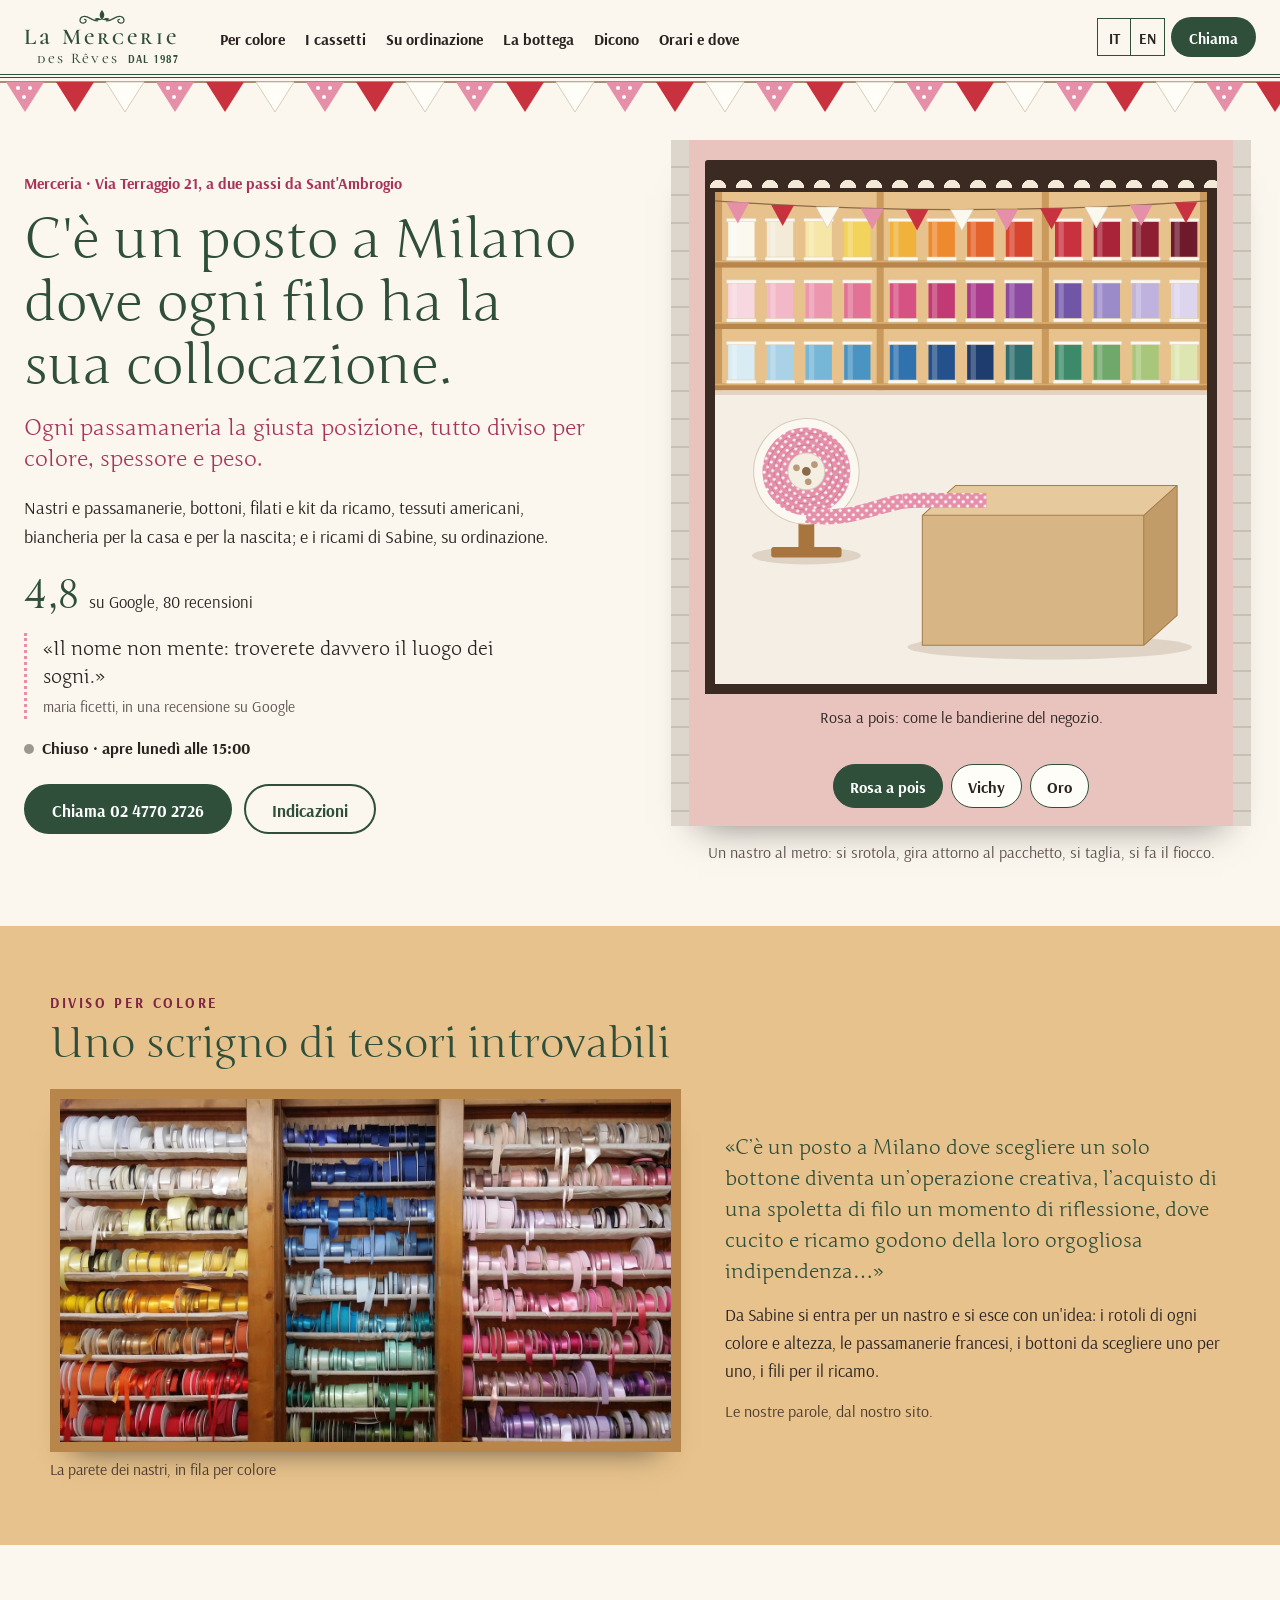
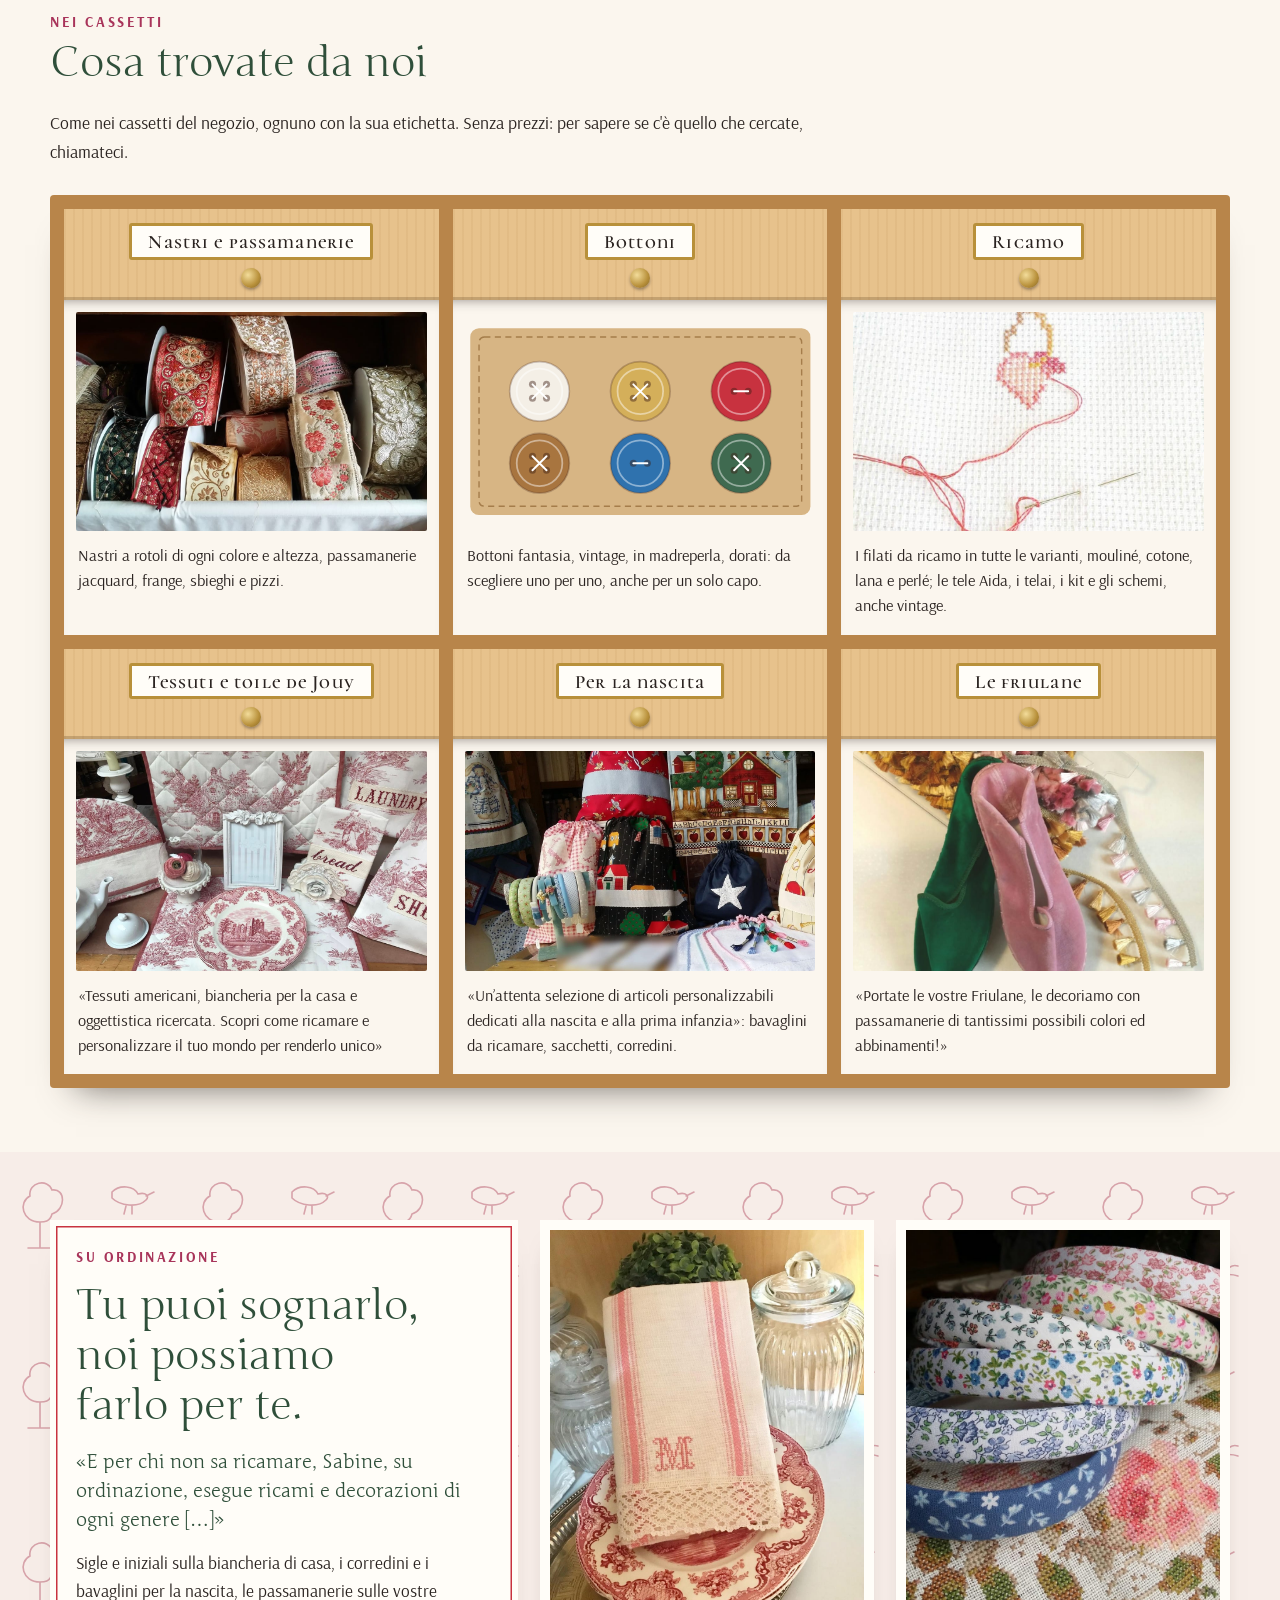
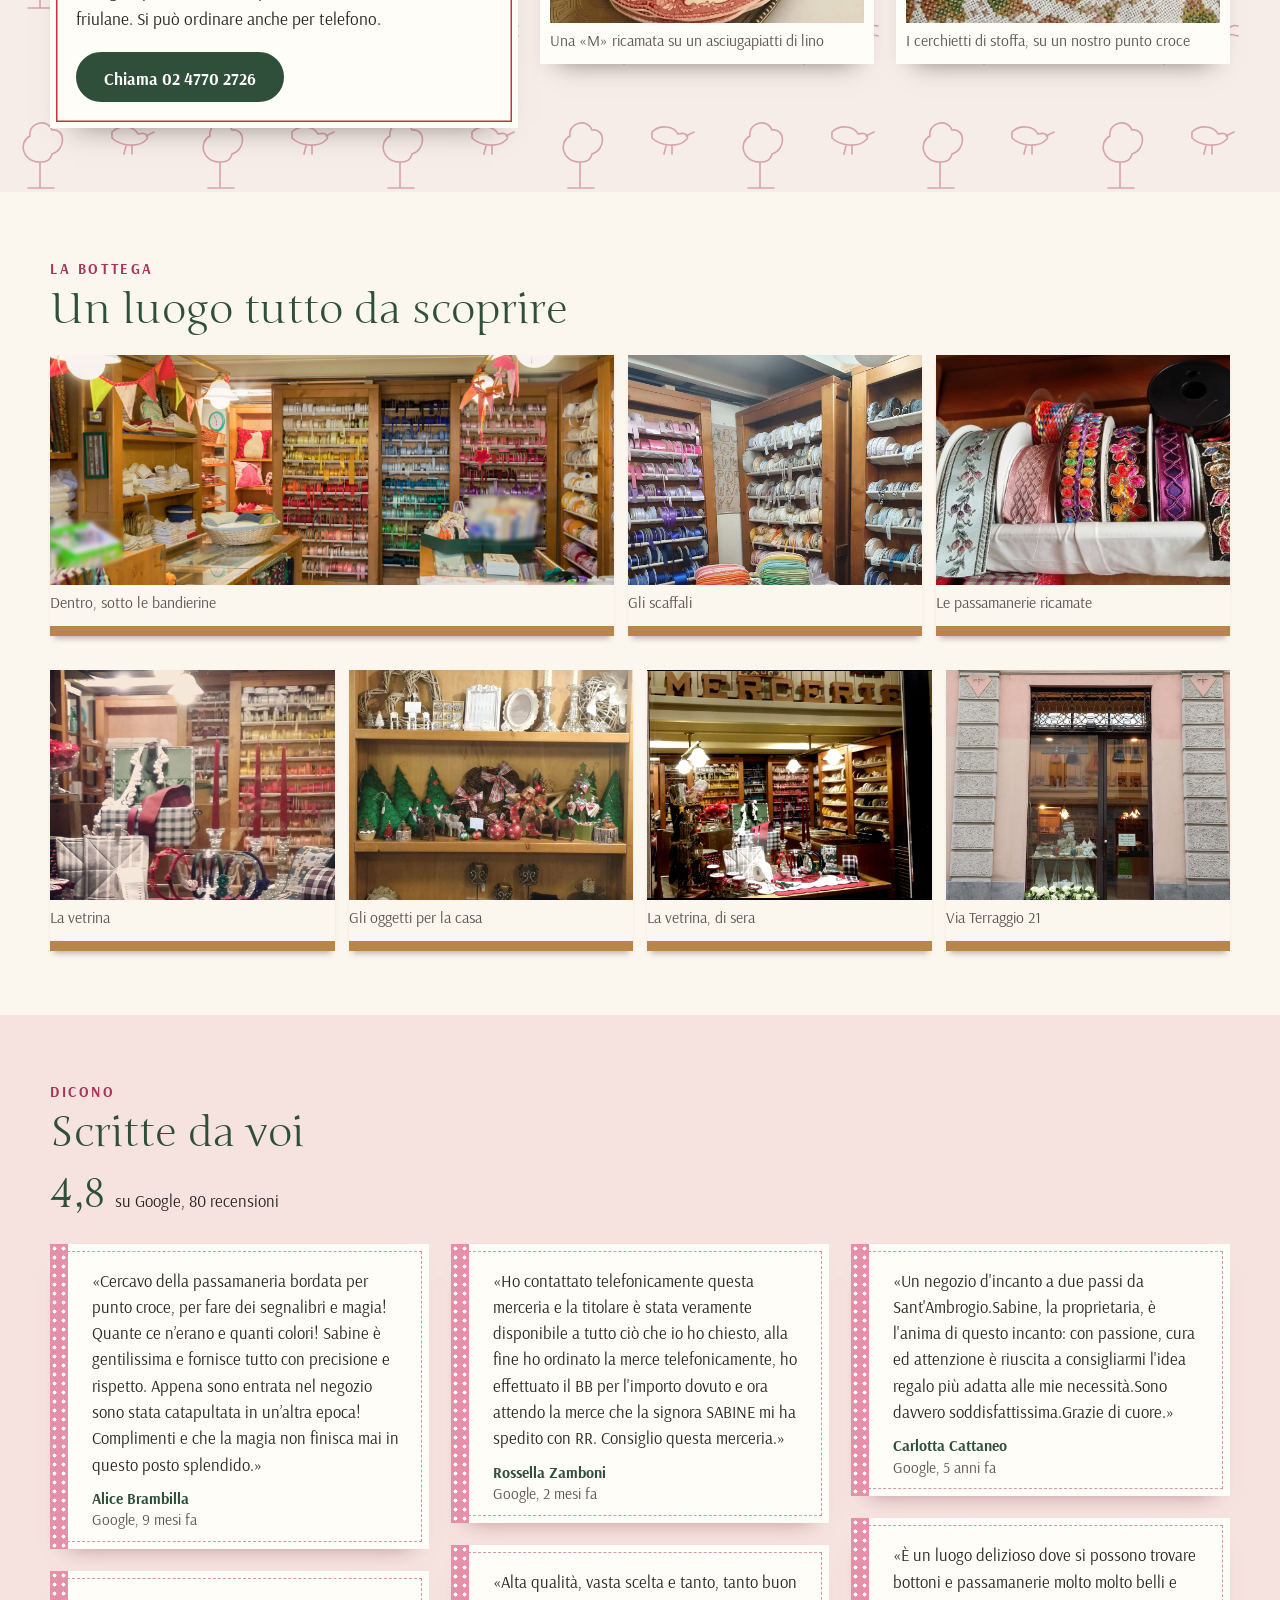
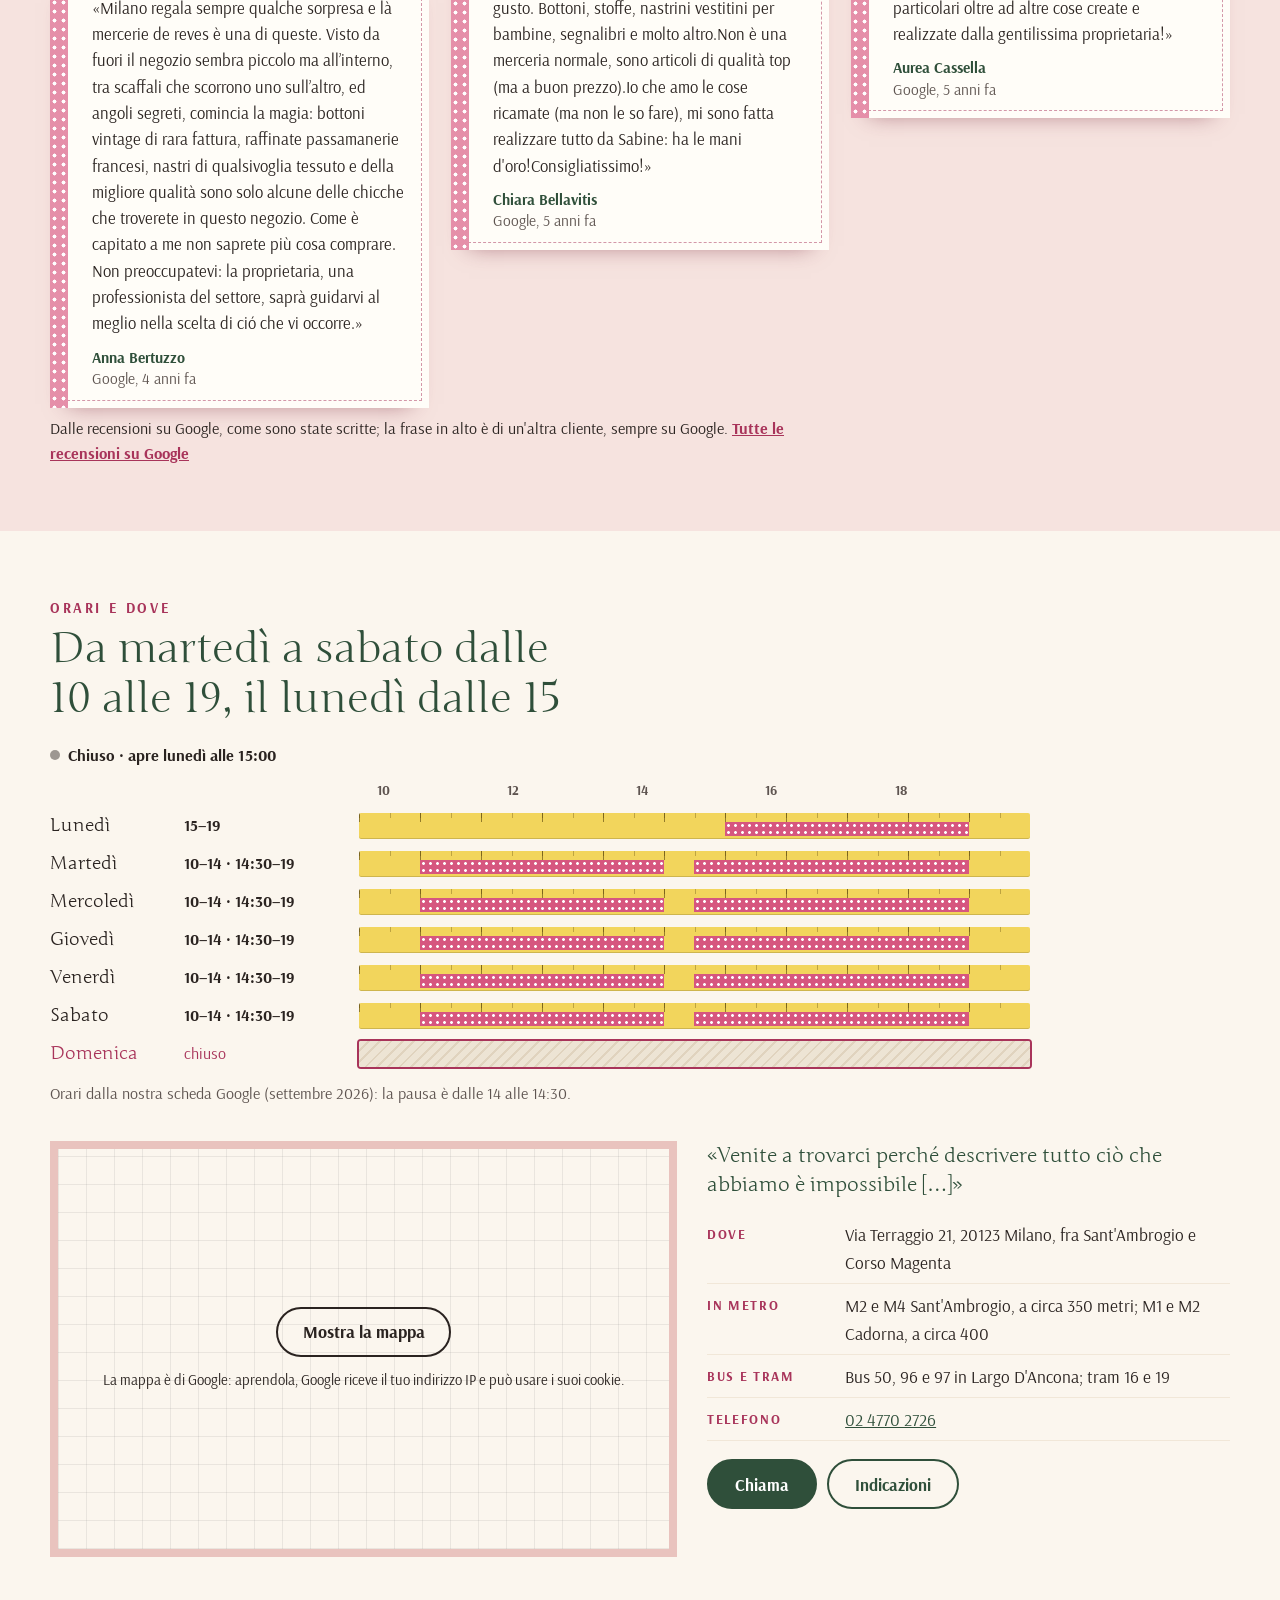
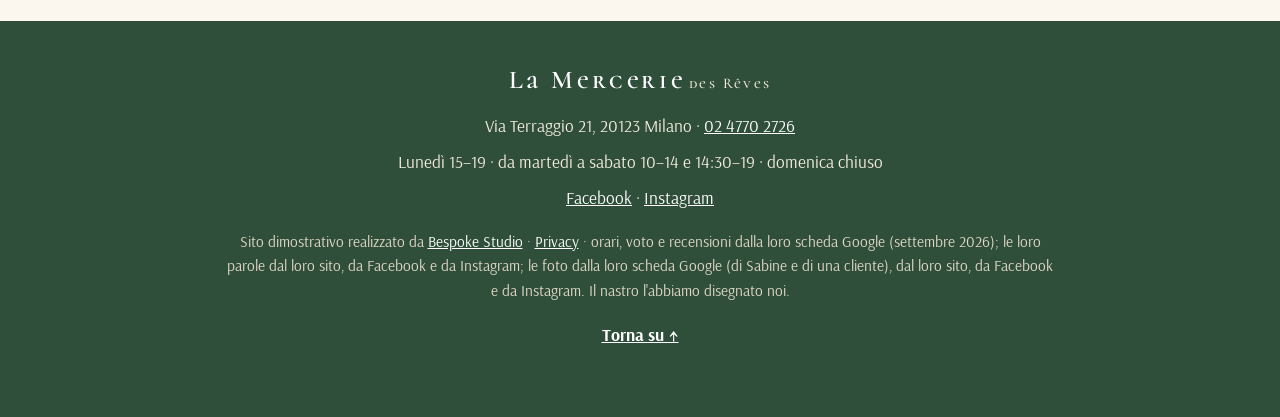
==== commit d17f8882: "Privacy e pulizia: caratteri sul sito, mappa al clic, informativa, noindex - caratteri copiati nel s" ====
--- a/index.html
+++ b/index.html
@@ -3,6 +3,7 @@
 <head>
 <meta charset="utf-8">
 <meta name="viewport" content="width=device-width, initial-scale=1">
+<meta name="robots" content="noindex">
 <script>(function(){var r=document.documentElement;r.classList.remove('no-js');
 /* la firma: finché main.js non parte c'è il pacchetto senza nastro; se il codice non arriva, dopo 2,5 s il pacchetto col fiocco */
 try{if(!matchMedia('(prefers-reduced-motion: reduce)').matches){r.classList.add('firma-attesa');window.__attesaNastro=setTimeout(function(){r.classList.remove('firma-attesa')},2500)}}catch(e){}})()</script>
@@ -20,15 +21,72 @@
 <link rel="icon" href="img/favicon.svg" type="image/svg+xml">
 <link rel="icon" href="img/favicon-32.png" sizes="32x32" type="image/png">
 <link rel="apple-touch-icon" href="img/apple-touch-icon.png">
-<link rel="preconnect" href="https://fonts.googleapis.com">
-<link rel="preconnect" href="https://fonts.gstatic.com" crossorigin>
-<link href="https://fonts.googleapis.com/css2?family=Cormorant+Unicase:wght@500;600&amp;family=Junge&amp;family=Arsenal:wght@400;700&amp;display=swap" rel="stylesheet">
+<link rel="stylesheet" href="fonts/fonts.css?v=1">
 <link rel="stylesheet" href="css/styles.css?v=1">
 <script src="https://cdn.jsdelivr.net/npm/gsap@3.12.5/dist/gsap.min.js" defer></script>
 <script src="https://cdn.jsdelivr.net/npm/gsap@3.12.5/dist/ScrollTrigger.min.js" defer></script>
 <script src="js/main.js?v=1" defer></script>
 <script type="application/ld+json">
-{"@context":"https://schema.org","@type":"Store","name":"La Mercerie des Rêves","description":"Merceria in Via Terraggio 21 a Milano, vicino a Sant'Ambrogio: nastri e passamanerie, bottoni, filati e kit da ricamo, tessuti americani, biancheria per la casa e per la nascita, ricami su ordinazione.","url":"https://rotenzark.github.io/la-mercerie-des-reves/","image":"https://rotenzark.github.io/la-mercerie-des-reves/img/og.jpg","telephone":"+39 02 4770 2726","address":{"@type":"PostalAddress","streetAddress":"Via Terraggio 21","postalCode":"20123","addressLocality":"Milano","addressRegion":"MI","addressCountry":"IT"},"geo":{"@type":"GeoCoordinates","latitude":45.464661,"longitude":9.17558},"openingHoursSpecification":[{"@type":"OpeningHoursSpecification","dayOfWeek":["Monday"],"opens":"15:00","closes":"19:00"},{"@type":"OpeningHoursSpecification","dayOfWeek":["Tuesday","Wednesday","Thursday","Friday","Saturday"],"opens":"10:00","closes":"14:00"},{"@type":"OpeningHoursSpecification","dayOfWeek":["Tuesday","Wednesday","Thursday","Friday","Saturday"],"opens":"14:30","closes":"19:00"}],"aggregateRating":{"@type":"AggregateRating","ratingValue":"4.8","reviewCount":"80","bestRating":"5"},"sameAs":["https://www.instagram.com/lamerceriedesreves/","https://www.facebook.com/people/La-Mercerie-des-r%C3%AAves-dal-1987/100063032751045/"]}
+{
+  "@context": "https://schema.org",
+  "@type": "Store",
+  "name": "La Mercerie des Rêves",
+  "description": "Merceria in Via Terraggio 21 a Milano, vicino a Sant'Ambrogio: nastri e passamanerie, bottoni, filati e kit da ricamo, tessuti americani, biancheria per la casa e per la nascita, ricami su ordinazione.",
+  "url": "https://rotenzark.github.io/la-mercerie-des-reves/",
+  "image": "https://rotenzark.github.io/la-mercerie-des-reves/img/og.jpg",
+  "telephone": "+39 02 4770 2726",
+  "address": {
+    "@type": "PostalAddress",
+    "streetAddress": "Via Terraggio 21",
+    "postalCode": "20123",
+    "addressLocality": "Milano",
+    "addressRegion": "MI",
+    "addressCountry": "IT"
+  },
+  "geo": {
+    "@type": "GeoCoordinates",
+    "latitude": 45.464661,
+    "longitude": 9.17558
+  },
+  "openingHoursSpecification": [
+    {
+      "@type": "OpeningHoursSpecification",
+      "dayOfWeek": [
+        "Monday"
+      ],
+      "opens": "15:00",
+      "closes": "19:00"
+    },
+    {
+      "@type": "OpeningHoursSpecification",
+      "dayOfWeek": [
+        "Tuesday",
+        "Wednesday",
+        "Thursday",
+        "Friday",
+        "Saturday"
+      ],
+      "opens": "10:00",
+      "closes": "14:00"
+    },
+    {
+      "@type": "OpeningHoursSpecification",
+      "dayOfWeek": [
+        "Tuesday",
+        "Wednesday",
+        "Thursday",
+        "Friday",
+        "Saturday"
+      ],
+      "opens": "14:30",
+      "closes": "19:00"
+    }
+  ],
+  "sameAs": [
+    "https://www.instagram.com/lamerceriedesreves/",
+    "https://www.facebook.com/people/La-Mercerie-des-r%C3%AAves-dal-1987/100063032751045/"
+  ]
+}
 </script>
 </head>
 <body>
@@ -83,7 +141,7 @@
       <p class="apertura__frase" data-i18n="h.testo">Nastri e passamanerie, bottoni, filati e kit da ricamo, tessuti americani, biancheria per la casa e per la nascita; e i ricami di Sabine, su ordinazione.</p>
       <p class="voto"><b class="voto__n">4,8</b> <span class="voto__su" data-i18n="h.google">su Google, 80 recensioni</span></p>
       <blockquote class="citazione">
-        <p>«Il nome non mente: troverete davvero il luogo dei sogni.»</p>
+        <p lang="it">«Il nome non mente: troverete davvero il luogo dei sogni.»</p>
         <footer data-i18n="h.chi">maria ficetti, in una recensione su Google</footer>
       </blockquote>
       <p class="stato" id="orarioStato">Da martedì a sabato 10–14 e 14:30–19</p>
@@ -238,12 +296,12 @@
     <h2 id="diconoT" class="capitolo__titolo" data-i18n="d.titolo">Scritte da voi</h2>
     <p class="voto voto--sezione"><b class="voto__n">4,8</b> <span class="voto__su" data-i18n="d.google">su Google, 80 recensioni</span></p>
     <ul class="etichette-tessute">
-      <li class="tessuta reveal"><p class="tessuta__testo">«Cercavo della passamaneria bordata per punto croce, per fare dei segnalibri e magia! Quante ce n’erano e quanti colori! Sabine è gentilissima e fornisce tutto con precisione e rispetto. Appena sono entrata nel negozio sono stata catapultata in un’altra epoca! Complimenti e che la magia non finisca mai in questo posto splendido.»</p><p class="tessuta__chi"><b>Alice Brambilla</b> <span data-i18n="d.g9m">Google, 9 mesi fa</span></p></li>
-      <li class="tessuta reveal"><p class="tessuta__testo">«Milano regala sempre qualche sorpresa e là mercerie de reves è una di queste. Visto da fuori il negozio sembra piccolo ma all’interno, tra scaffali che scorrono uno sull’altro, ed angoli segreti, comincia la magia: bottoni vintage di rara fattura, raffinate passamanerie francesi, nastri di qualsivoglia tessuto e della migliore qualità sono solo alcune delle chicche che troverete in questo negozio. Come è capitato a me non saprete più cosa comprare. Non preoccupatevi: la proprietaria, una professionista del settore, saprà guidarvi al meglio nella scelta di ció che vi occorre.»</p><p class="tessuta__chi"><b>Anna Bertuzzo</b> <span data-i18n="d.g4a">Google, 4 anni fa</span></p></li>
-      <li class="tessuta reveal"><p class="tessuta__testo">«Ho contattato telefonicamente questa merceria e la titolare è stata veramente disponibile a tutto ciò che io ho chiesto, alla fine ho ordinato la merce telefonicamente, ho effettuato il BB per l'importo dovuto e ora attendo la merce che la signora SABINE mi ha spedito con RR. Consiglio questa merceria.»</p><p class="tessuta__chi"><b>Rossella Zamboni</b> <span data-i18n="d.g2m">Google, 2 mesi fa</span></p></li>
-      <li class="tessuta reveal"><p class="tessuta__testo">«Alta qualità, vasta scelta e tanto, tanto buon gusto. Bottoni, stoffe, nastrini vestitini per bambine, segnalibri e molto altro.Non è una merceria normale, sono articoli di qualità top (ma a buon prezzo).Io che amo le cose ricamate (ma non le so fare), mi sono fatta realizzare tutto da Sabine: ha le mani d'oro!Consigliatissimo!»</p><p class="tessuta__chi"><b>Chiara Bellavitis</b> <span data-i18n="d.g5a">Google, 5 anni fa</span></p></li>
-      <li class="tessuta reveal"><p class="tessuta__testo">«Un negozio d'incanto a due passi da Sant'Ambrogio.Sabine, la proprietaria, è l'anima di questo incanto: con passione, cura ed attenzione è riuscita a consigliarmi l'idea regalo più adatta alle mie necessità.Sono davvero soddisfattissima.Grazie di cuore.»</p><p class="tessuta__chi"><b>Carlotta Cattaneo</b> <span data-i18n="d.g5a">Google, 5 anni fa</span></p></li>
-      <li class="tessuta reveal"><p class="tessuta__testo">«È un luogo delizioso dove si possono trovare bottoni e passamanerie molto molto belli e particolari oltre ad altre cose create e realizzate dalla gentilissima proprietaria!»</p><p class="tessuta__chi"><b>Aurea Cassella</b> <span data-i18n="d.g5a">Google, 5 anni fa</span></p></li>
+      <li class="tessuta reveal"><p lang="it" class="tessuta__testo">«Cercavo della passamaneria bordata per punto croce, per fare dei segnalibri e magia! Quante ce n’erano e quanti colori! Sabine è gentilissima e fornisce tutto con precisione e rispetto. Appena sono entrata nel negozio sono stata catapultata in un’altra epoca! Complimenti e che la magia non finisca mai in questo posto splendido.»</p><p class="tessuta__chi"><b>Alice Brambilla</b> <span data-i18n="d.g9m">Google, 9 mesi fa</span></p></li>
+      <li class="tessuta reveal"><p lang="it" class="tessuta__testo">«Milano regala sempre qualche sorpresa e là mercerie de reves è una di queste. Visto da fuori il negozio sembra piccolo ma all’interno, tra scaffali che scorrono uno sull’altro, ed angoli segreti, comincia la magia: bottoni vintage di rara fattura, raffinate passamanerie francesi, nastri di qualsivoglia tessuto e della migliore qualità sono solo alcune delle chicche che troverete in questo negozio. Come è capitato a me non saprete più cosa comprare. Non preoccupatevi: la proprietaria, una professionista del settore, saprà guidarvi al meglio nella scelta di ció che vi occorre.»</p><p class="tessuta__chi"><b>Anna Bertuzzo</b> <span data-i18n="d.g4a">Google, 4 anni fa</span></p></li>
+      <li class="tessuta reveal"><p lang="it" class="tessuta__testo">«Ho contattato telefonicamente questa merceria e la titolare è stata veramente disponibile a tutto ciò che io ho chiesto, alla fine ho ordinato la merce telefonicamente, ho effettuato il BB per l'importo dovuto e ora attendo la merce che la signora SABINE mi ha spedito con RR. Consiglio questa merceria.»</p><p class="tessuta__chi"><b>Rossella Zamboni</b> <span data-i18n="d.g2m">Google, 2 mesi fa</span></p></li>
+      <li class="tessuta reveal"><p lang="it" class="tessuta__testo">«Alta qualità, vasta scelta e tanto, tanto buon gusto. Bottoni, stoffe, nastrini vestitini per bambine, segnalibri e molto altro.Non è una merceria normale, sono articoli di qualità top (ma a buon prezzo).Io che amo le cose ricamate (ma non le so fare), mi sono fatta realizzare tutto da Sabine: ha le mani d'oro!Consigliatissimo!»</p><p class="tessuta__chi"><b>Chiara Bellavitis</b> <span data-i18n="d.g5a">Google, 5 anni fa</span></p></li>
+      <li class="tessuta reveal"><p lang="it" class="tessuta__testo">«Un negozio d'incanto a due passi da Sant'Ambrogio.Sabine, la proprietaria, è l'anima di questo incanto: con passione, cura ed attenzione è riuscita a consigliarmi l'idea regalo più adatta alle mie necessità.Sono davvero soddisfattissima.Grazie di cuore.»</p><p class="tessuta__chi"><b>Carlotta Cattaneo</b> <span data-i18n="d.g5a">Google, 5 anni fa</span></p></li>
+      <li class="tessuta reveal"><p lang="it" class="tessuta__testo">«È un luogo delizioso dove si possono trovare bottoni e passamanerie molto molto belli e particolari oltre ad altre cose create e realizzate dalla gentilissima proprietaria!»</p><p class="tessuta__chi"><b>Aurea Cassella</b> <span data-i18n="d.g5a">Google, 5 anni fa</span></p></li>
     </ul>
     <p class="dicono__nota"><span data-i18n="d.nota">Dalle recensioni su Google, come sono state scritte; la frase in alto è di un'altra cliente, sempre su Google.</span> <a href="https://www.google.com/maps/search/?api=1&amp;query=La+Mercerie+des+R%C3%AAves%2C+Via+Terraggio+21%2C+20123+Milano" target="_blank" rel="noopener" data-i18n="d.tutte">Tutte le recensioni su Google</a></p>
   </section>
@@ -266,7 +324,7 @@
     <p class="orari__nota" data-i18n="o.nota">Orari dalla nostra scheda Google (settembre 2026): la pausa è dalle 14 alle 14:30.</p>
     <div class="dove" id="dove">
       <div class="cartina reveal">
-        <iframe title="Mappa: La Mercerie des Rêves, Via Terraggio 21, Milano" data-i18n-title="w.mappa" src="https://maps.google.com/maps?q=La%20Mercerie%20des%20R%C3%AAves%2C%20Via%20Terraggio%2021%2C%2020123%20Milano&amp;z=16&amp;output=embed" width="600" height="400" loading="lazy" referrerpolicy="no-referrer-when-downgrade"></iframe>
+        <div class="mappa-clic" data-mappa-clic style="--mappa-h: 400px"><template><iframe title="Mappa: La Mercerie des Rêves, Via Terraggio 21, Milano" data-i18n-title="w.mappa" src="https://maps.google.com/maps?q=La%20Mercerie%20des%20R%C3%AAves%2C%20Via%20Terraggio%2021%2C%2020123%20Milano&amp;z=16&amp;output=embed" width="600" height="400" loading="lazy" referrerpolicy="no-referrer-when-downgrade"></iframe></template><div class="mappa-clic__velo"><a class="mappa-clic__btn" href="https://www.google.com/maps/dir/?api=1&amp;destination=La+Mercerie+des+R%C3%AAves%2C+Via+Terraggio+21%2C+20123+Milano" target="_blank" rel="noopener">Mostra la mappa</a><p class="mappa-clic__nota">La mappa è di Google: aprendola, Google riceve il tuo indirizzo IP e può usare i suoi cookie.</p></div></div>
       </div>
       <div>
         <p class="dove__loro" data-i18n="w.loro">«Venite a trovarci perché descrivere tutto ciò che abbiamo è impossibile […]»</p>
@@ -289,7 +347,7 @@
     <p class="piede__dove">Via Terraggio 21, 20123 Milano · <a href="tel:+390247702726" class="intero">02 4770 2726</a></p>
     <p class="piede__orario" data-i18n="f2.orario">Lunedì 15–19 · da martedì a sabato 10–14 e 14:30–19 · domenica chiuso</p>
     <p class="piede__social"><a href="https://www.facebook.com/people/La-Mercerie-des-r%C3%AAves-dal-1987/100063032751045/" target="_blank" rel="noopener">Facebook</a> · <a href="https://www.instagram.com/lamerceriedesreves/" target="_blank" rel="noopener">Instagram</a></p>
-    <p class="piede__cred" data-i18n="f2.cred">Sito dimostrativo realizzato da <a href="https://bespokestud.io" rel="noopener">Bespoke Studio</a> · orari, voto e recensioni dalla loro scheda Google (settembre 2026); le loro parole dal loro sito, da Facebook e da Instagram; le foto dalla loro scheda Google (di Sabine e di una cliente), dal loro sito, da Facebook e da Instagram. Il nastro l'abbiamo disegnato noi.</p>
+    <p class="piede__cred" data-i18n="f2.cred">Sito dimostrativo realizzato da <a href="https://bespokestud.io" rel="noopener">Bespoke Studio</a> · <a href="privacy.html">Privacy</a> · orari, voto e recensioni dalla loro scheda Google (settembre 2026); le loro parole dal loro sito, da Facebook e da Instagram; le foto dalla loro scheda Google (di Sabine e di una cliente), dal loro sito, da Facebook e da Instagram. Il nastro l'abbiamo disegnato noi.</p>
     <p><a class="piede__su" href="#inizio" data-i18n="f2.su">Torna su ↑</a></p>
   </div>
 </footer>
@@ -304,5 +362,6 @@
   <img id="lightboxImg" src="" alt="">
 </div>
 
+<script src="js/mappa-clic.js?v=1" defer></script>
 </body>
 </html>
--- a/fonts/fonts.css
+++ b/fonts/fonts.css
@@ -0,0 +1,190 @@
+/* Caratteri ospitati sul sito: nessuna richiesta a Google Fonts o Fontshare (giro privacy 1/10/2026). Licenze in LICENSE.txt. */
+/* cyrillic-ext */
+@font-face {
+  font-family: 'Arsenal';
+  font-style: normal;
+  font-weight: 400;
+  font-display: swap;
+  src: url(arsenal-v13-wXKrE3kQtZQ4pF3D51XcANwr.woff2) format('woff2');
+  unicode-range: U+0460-052F, U+1C80-1C8A, U+20B4, U+2DE0-2DFF, U+A640-A69F, U+FE2E-FE2F;
+}
+/* cyrillic */
+@font-face {
+  font-family: 'Arsenal';
+  font-style: normal;
+  font-weight: 400;
+  font-display: swap;
+  src: url(arsenal-v13-wXKrE3kQtZQ4pF3D51zcANwr.woff2) format('woff2');
+  unicode-range: U+0301, U+0400-045F, U+0490-0491, U+04B0-04B1, U+2116;
+}
+/* vietnamese */
+@font-face {
+  font-family: 'Arsenal';
+  font-style: normal;
+  font-weight: 400;
+  font-display: swap;
+  src: url(arsenal-v13-wXKrE3kQtZQ4pF3D51fcANwr.woff2) format('woff2');
+  unicode-range: U+0102-0103, U+0110-0111, U+0128-0129, U+0168-0169, U+01A0-01A1, U+01AF-01B0, U+0300-0301, U+0303-0304, U+0308-0309, U+0323, U+0329, U+1EA0-1EF9, U+20AB;
+}
+/* latin-ext */
+@font-face {
+  font-family: 'Arsenal';
+  font-style: normal;
+  font-weight: 400;
+  font-display: swap;
+  src: url(arsenal-v13-wXKrE3kQtZQ4pF3D51bcANwr.woff2) format('woff2');
+  unicode-range: U+0100-02BA, U+02BD-02C5, U+02C7-02CC, U+02CE-02D7, U+02DD-02FF, U+0304, U+0308, U+0329, U+1D00-1DBF, U+1E00-1E9F, U+1EF2-1EFF, U+2020, U+20A0-20AB, U+20AD-20C0, U+2113, U+2C60-2C7F, U+A720-A7FF;
+}
+/* latin */
+@font-face {
+  font-family: 'Arsenal';
+  font-style: normal;
+  font-weight: 400;
+  font-display: swap;
+  src: url(arsenal-v13-wXKrE3kQtZQ4pF3D51jcAA.woff2) format('woff2');
+  unicode-range: U+0000-00FF, U+0131, U+0152-0153, U+02BB-02BC, U+02C6, U+02DA, U+02DC, U+0304, U+0308, U+0329, U+2000-206F, U+20AC, U+2122, U+2191, U+2193, U+2212, U+2215, U+FEFF, U+FFFD;
+}
+/* cyrillic-ext */
+@font-face {
+  font-family: 'Arsenal';
+  font-style: normal;
+  font-weight: 700;
+  font-display: swap;
+  src: url(arsenal-v13-wXKuE3kQtZQ4pF3D7-P5Fe4KmE8y.woff2) format('woff2');
+  unicode-range: U+0460-052F, U+1C80-1C8A, U+20B4, U+2DE0-2DFF, U+A640-A69F, U+FE2E-FE2F;
+}
+/* cyrillic */
+@font-face {
+  font-family: 'Arsenal';
+  font-style: normal;
+  font-weight: 700;
+  font-display: swap;
+  src: url(arsenal-v13-wXKuE3kQtZQ4pF3D7-P5FecKmE8y.woff2) format('woff2');
+  unicode-range: U+0301, U+0400-045F, U+0490-0491, U+04B0-04B1, U+2116;
+}
+/* vietnamese */
+@font-face {
+  font-family: 'Arsenal';
+  font-style: normal;
+  font-weight: 700;
+  font-display: swap;
+  src: url(arsenal-v13-wXKuE3kQtZQ4pF3D7-P5FewKmE8y.woff2) format('woff2');
+  unicode-range: U+0102-0103, U+0110-0111, U+0128-0129, U+0168-0169, U+01A0-01A1, U+01AF-01B0, U+0300-0301, U+0303-0304, U+0308-0309, U+0323, U+0329, U+1EA0-1EF9, U+20AB;
+}
+/* latin-ext */
+@font-face {
+  font-family: 'Arsenal';
+  font-style: normal;
+  font-weight: 700;
+  font-display: swap;
+  src: url(arsenal-v13-wXKuE3kQtZQ4pF3D7-P5Fe0KmE8y.woff2) format('woff2');
+  unicode-range: U+0100-02BA, U+02BD-02C5, U+02C7-02CC, U+02CE-02D7, U+02DD-02FF, U+0304, U+0308, U+0329, U+1D00-1DBF, U+1E00-1E9F, U+1EF2-1EFF, U+2020, U+20A0-20AB, U+20AD-20C0, U+2113, U+2C60-2C7F, U+A720-A7FF;
+}
+/* latin */
+@font-face {
+  font-family: 'Arsenal';
+  font-style: normal;
+  font-weight: 700;
+  font-display: swap;
+  src: url(arsenal-v13-wXKuE3kQtZQ4pF3D7-P5FeMKmA.woff2) format('woff2');
+  unicode-range: U+0000-00FF, U+0131, U+0152-0153, U+02BB-02BC, U+02C6, U+02DA, U+02DC, U+0304, U+0308, U+0329, U+2000-206F, U+20AC, U+2122, U+2191, U+2193, U+2212, U+2215, U+FEFF, U+FFFD;
+}
+/* cyrillic-ext */
+@font-face {
+  font-family: 'Cormorant Unicase';
+  font-style: normal;
+  font-weight: 500;
+  font-display: swap;
+  src: url(cormorantunicase-v25-HI_ViZUaILtOqhqgDeXoF_n1_fTGX9Mnt9cl5m2EDQ.woff2) format('woff2');
+  unicode-range: U+0460-052F, U+1C80-1C8A, U+20B4, U+2DE0-2DFF, U+A640-A69F, U+FE2E-FE2F;
+}
+/* cyrillic */
+@font-face {
+  font-family: 'Cormorant Unicase';
+  font-style: normal;
+  font-weight: 500;
+  font-display: swap;
+  src: url(cormorantunicase-v25-HI_ViZUaILtOqhqgDeXoF_n1_fTGX9Mnt9cs5m2EDQ.woff2) format('woff2');
+  unicode-range: U+0301, U+0400-045F, U+0490-0491, U+04B0-04B1, U+2116;
+}
+/* vietnamese */
+@font-face {
+  font-family: 'Cormorant Unicase';
+  font-style: normal;
+  font-weight: 500;
+  font-display: swap;
+  src: url(cormorantunicase-v25-HI_ViZUaILtOqhqgDeXoF_n1_fTGX9Mnt9cn5m2EDQ.woff2) format('woff2');
+  unicode-range: U+0102-0103, U+0110-0111, U+0128-0129, U+0168-0169, U+01A0-01A1, U+01AF-01B0, U+0300-0301, U+0303-0304, U+0308-0309, U+0323, U+0329, U+1EA0-1EF9, U+20AB;
+}
+/* latin-ext */
+@font-face {
+  font-family: 'Cormorant Unicase';
+  font-style: normal;
+  font-weight: 500;
+  font-display: swap;
+  src: url(cormorantunicase-v25-HI_ViZUaILtOqhqgDeXoF_n1_fTGX9Mnt9cm5m2EDQ.woff2) format('woff2');
+  unicode-range: U+0100-02BA, U+02BD-02C5, U+02C7-02CC, U+02CE-02D7, U+02DD-02FF, U+0304, U+0308, U+0329, U+1D00-1DBF, U+1E00-1E9F, U+1EF2-1EFF, U+2020, U+20A0-20AB, U+20AD-20C0, U+2113, U+2C60-2C7F, U+A720-A7FF;
+}
+/* latin */
+@font-face {
+  font-family: 'Cormorant Unicase';
+  font-style: normal;
+  font-weight: 500;
+  font-display: swap;
+  src: url(cormorantunicase-v25-HI_ViZUaILtOqhqgDeXoF_n1_fTGX9Mnt9co5m0.woff2) format('woff2');
+  unicode-range: U+0000-00FF, U+0131, U+0152-0153, U+02BB-02BC, U+02C6, U+02DA, U+02DC, U+0304, U+0308, U+0329, U+2000-206F, U+20AC, U+2122, U+2191, U+2193, U+2212, U+2215, U+FEFF, U+FFFD;
+}
+/* cyrillic-ext */
+@font-face {
+  font-family: 'Cormorant Unicase';
+  font-style: normal;
+  font-weight: 600;
+  font-display: swap;
+  src: url(cormorantunicase-v25-HI_ViZUaILtOqhqgDeXoF_n1_fTGX9MLsNcl5m2EDQ.woff2) format('woff2');
+  unicode-range: U+0460-052F, U+1C80-1C8A, U+20B4, U+2DE0-2DFF, U+A640-A69F, U+FE2E-FE2F;
+}
+/* cyrillic */
+@font-face {
+  font-family: 'Cormorant Unicase';
+  font-style: normal;
+  font-weight: 600;
+  font-display: swap;
+  src: url(cormorantunicase-v25-HI_ViZUaILtOqhqgDeXoF_n1_fTGX9MLsNcs5m2EDQ.woff2) format('woff2');
+  unicode-range: U+0301, U+0400-045F, U+0490-0491, U+04B0-04B1, U+2116;
+}
+/* vietnamese */
+@font-face {
+  font-family: 'Cormorant Unicase';
+  font-style: normal;
+  font-weight: 600;
+  font-display: swap;
+  src: url(cormorantunicase-v25-HI_ViZUaILtOqhqgDeXoF_n1_fTGX9MLsNcn5m2EDQ.woff2) format('woff2');
+  unicode-range: U+0102-0103, U+0110-0111, U+0128-0129, U+0168-0169, U+01A0-01A1, U+01AF-01B0, U+0300-0301, U+0303-0304, U+0308-0309, U+0323, U+0329, U+1EA0-1EF9, U+20AB;
+}
+/* latin-ext */
+@font-face {
+  font-family: 'Cormorant Unicase';
+  font-style: normal;
+  font-weight: 600;
+  font-display: swap;
+  src: url(cormorantunicase-v25-HI_ViZUaILtOqhqgDeXoF_n1_fTGX9MLsNcm5m2EDQ.woff2) format('woff2');
+  unicode-range: U+0100-02BA, U+02BD-02C5, U+02C7-02CC, U+02CE-02D7, U+02DD-02FF, U+0304, U+0308, U+0329, U+1D00-1DBF, U+1E00-1E9F, U+1EF2-1EFF, U+2020, U+20A0-20AB, U+20AD-20C0, U+2113, U+2C60-2C7F, U+A720-A7FF;
+}
+/* latin */
+@font-face {
+  font-family: 'Cormorant Unicase';
+  font-style: normal;
+  font-weight: 600;
+  font-display: swap;
+  src: url(cormorantunicase-v25-HI_ViZUaILtOqhqgDeXoF_n1_fTGX9MLsNco5m0.woff2) format('woff2');
+  unicode-range: U+0000-00FF, U+0131, U+0152-0153, U+02BB-02BC, U+02C6, U+02DA, U+02DC, U+0304, U+0308, U+0329, U+2000-206F, U+20AC, U+2122, U+2191, U+2193, U+2212, U+2215, U+FEFF, U+FFFD;
+}
+/* latin */
+@font-face {
+  font-family: 'Junge';
+  font-style: normal;
+  font-weight: 400;
+  font-display: swap;
+  src: url(junge-v26-gokgH670Gl1lUpAatBE.woff2) format('woff2');
+  unicode-range: U+0000-00FF, U+0131, U+0152-0153, U+02BB-02BC, U+02C6, U+02DA, U+02DC, U+0304, U+0308, U+0329, U+2000-206F, U+20AC, U+2122, U+2191, U+2193, U+2212, U+2215, U+FEFF, U+FFFD;
+}
--- a/css/styles.css
+++ b/css/styles.css
@@ -314,3 +314,12 @@
 .firma-attesa .fiocco { transform: translate(381px, 351px) rotate(-14deg) scale(0); }
 .firma-attesa .cartellino { opacity: 0; }
 /*/NASTRO*/
+
+/*MAPPACLIC*/
+/* la mappa Google si carica solo al clic (giro privacy 1/10/2026) */
+.mappa-clic { display: flex; align-items: center; justify-content: center; width: 100%; height: 100%; min-height: var(--mappa-h, 320px); box-sizing: border-box; padding: 24px; text-align: center; background: repeating-linear-gradient(0deg, rgba(127, 127, 127, 0.14) 0 1px, transparent 1px 28px), repeating-linear-gradient(90deg, rgba(127, 127, 127, 0.14) 0 1px, transparent 1px 28px); }
+.mappa-clic__velo { display: flex; flex-direction: column; align-items: center; gap: 12px; max-width: 32em; }
+.mappa-clic__btn { display: inline-block; padding: 0.75em 1.4em; border: 2px solid currentColor; border-radius: 999px; color: inherit; font: inherit; font-weight: 600; line-height: 1.2; text-decoration: none; background: transparent; cursor: pointer; }
+.mappa-clic__btn:hover, .mappa-clic__btn:focus-visible { text-decoration: underline; }
+.mappa-clic__nota { margin: 0; font-size: 0.85em; line-height: 1.45; }
+/*/MAPPACLIC*/
